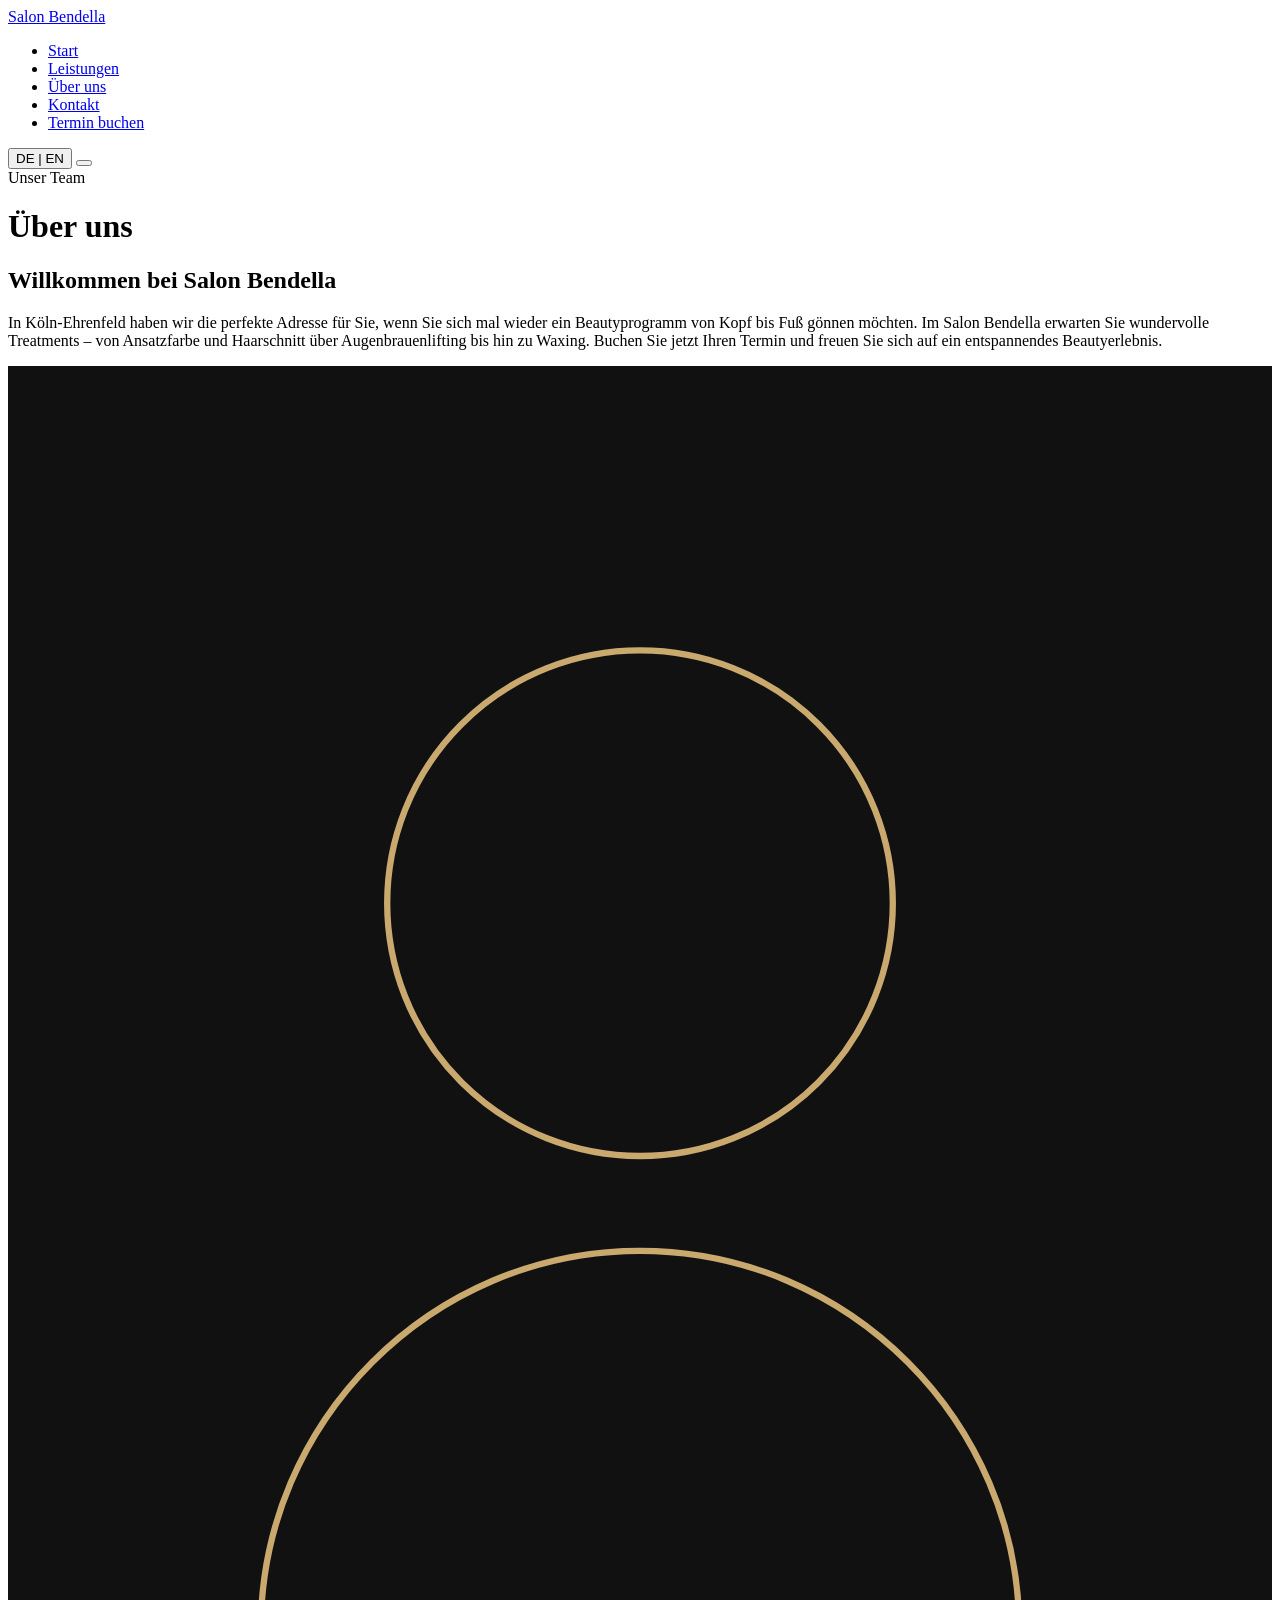
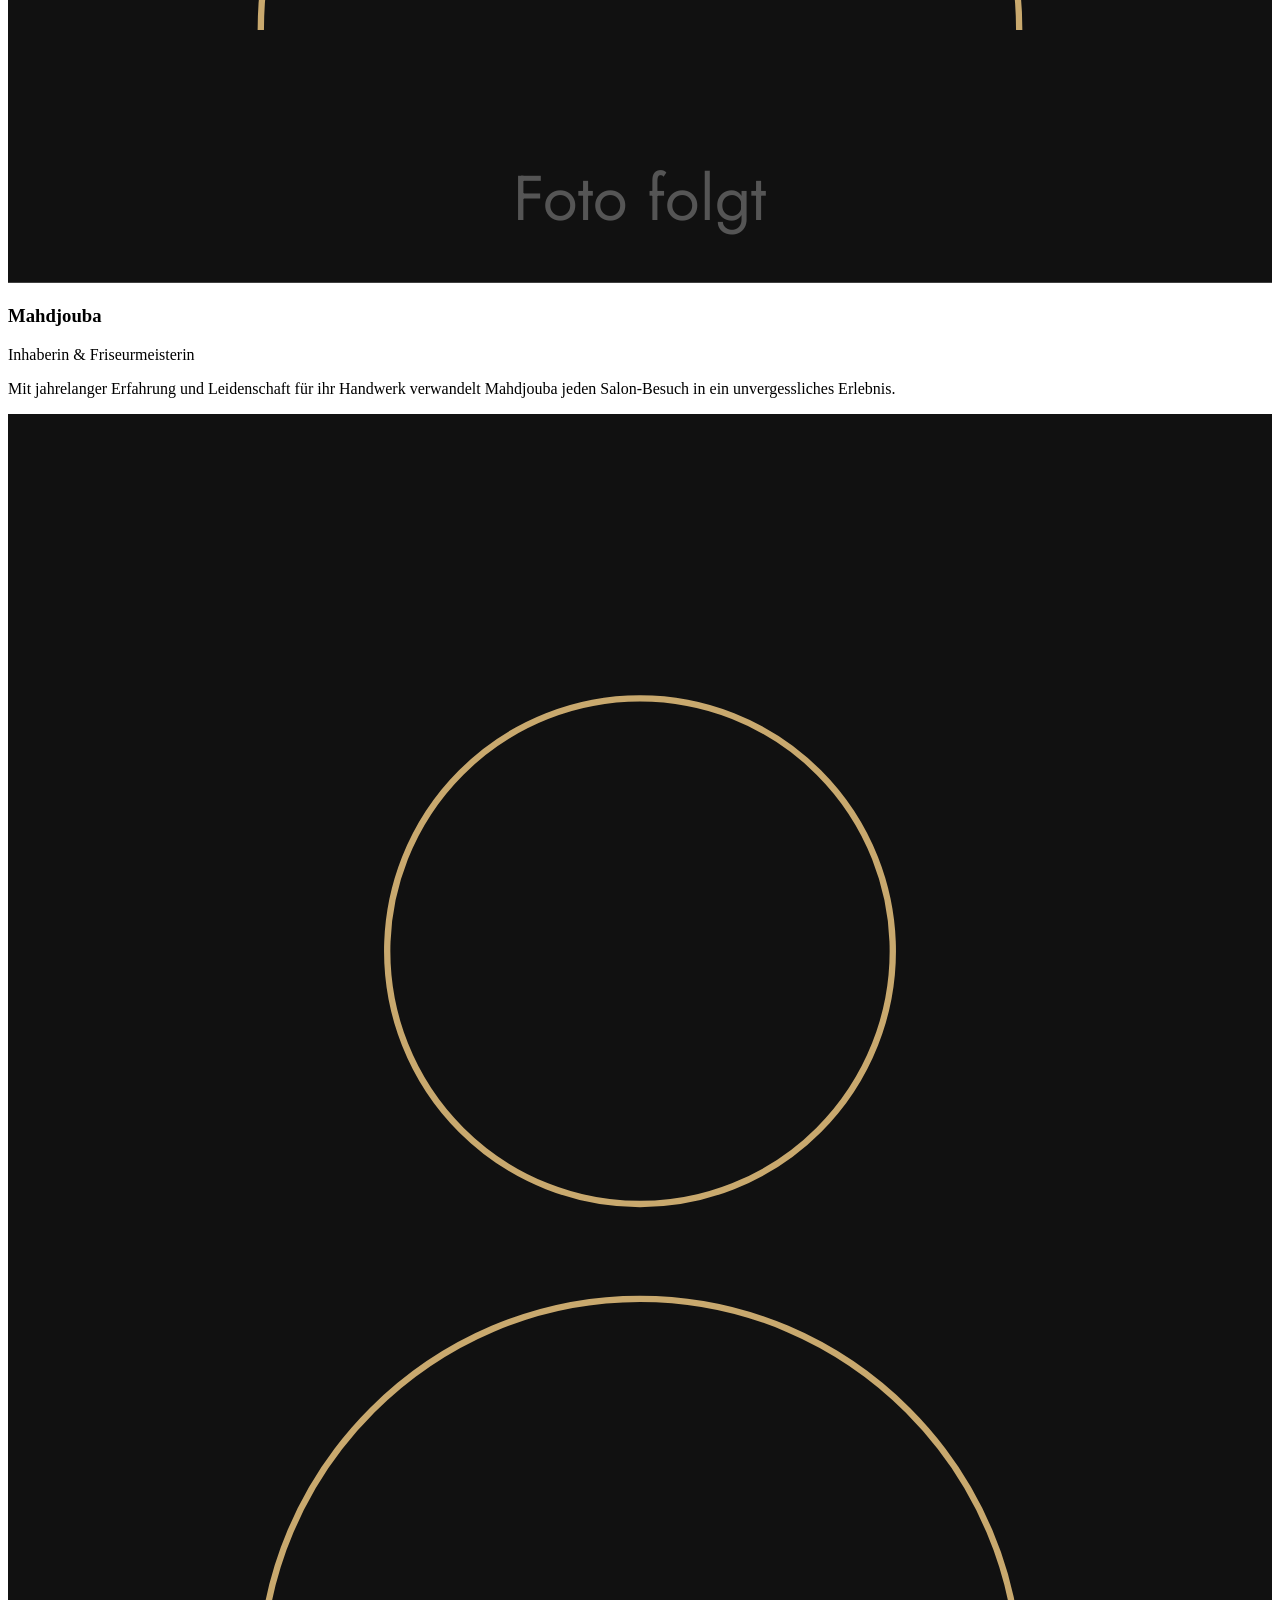
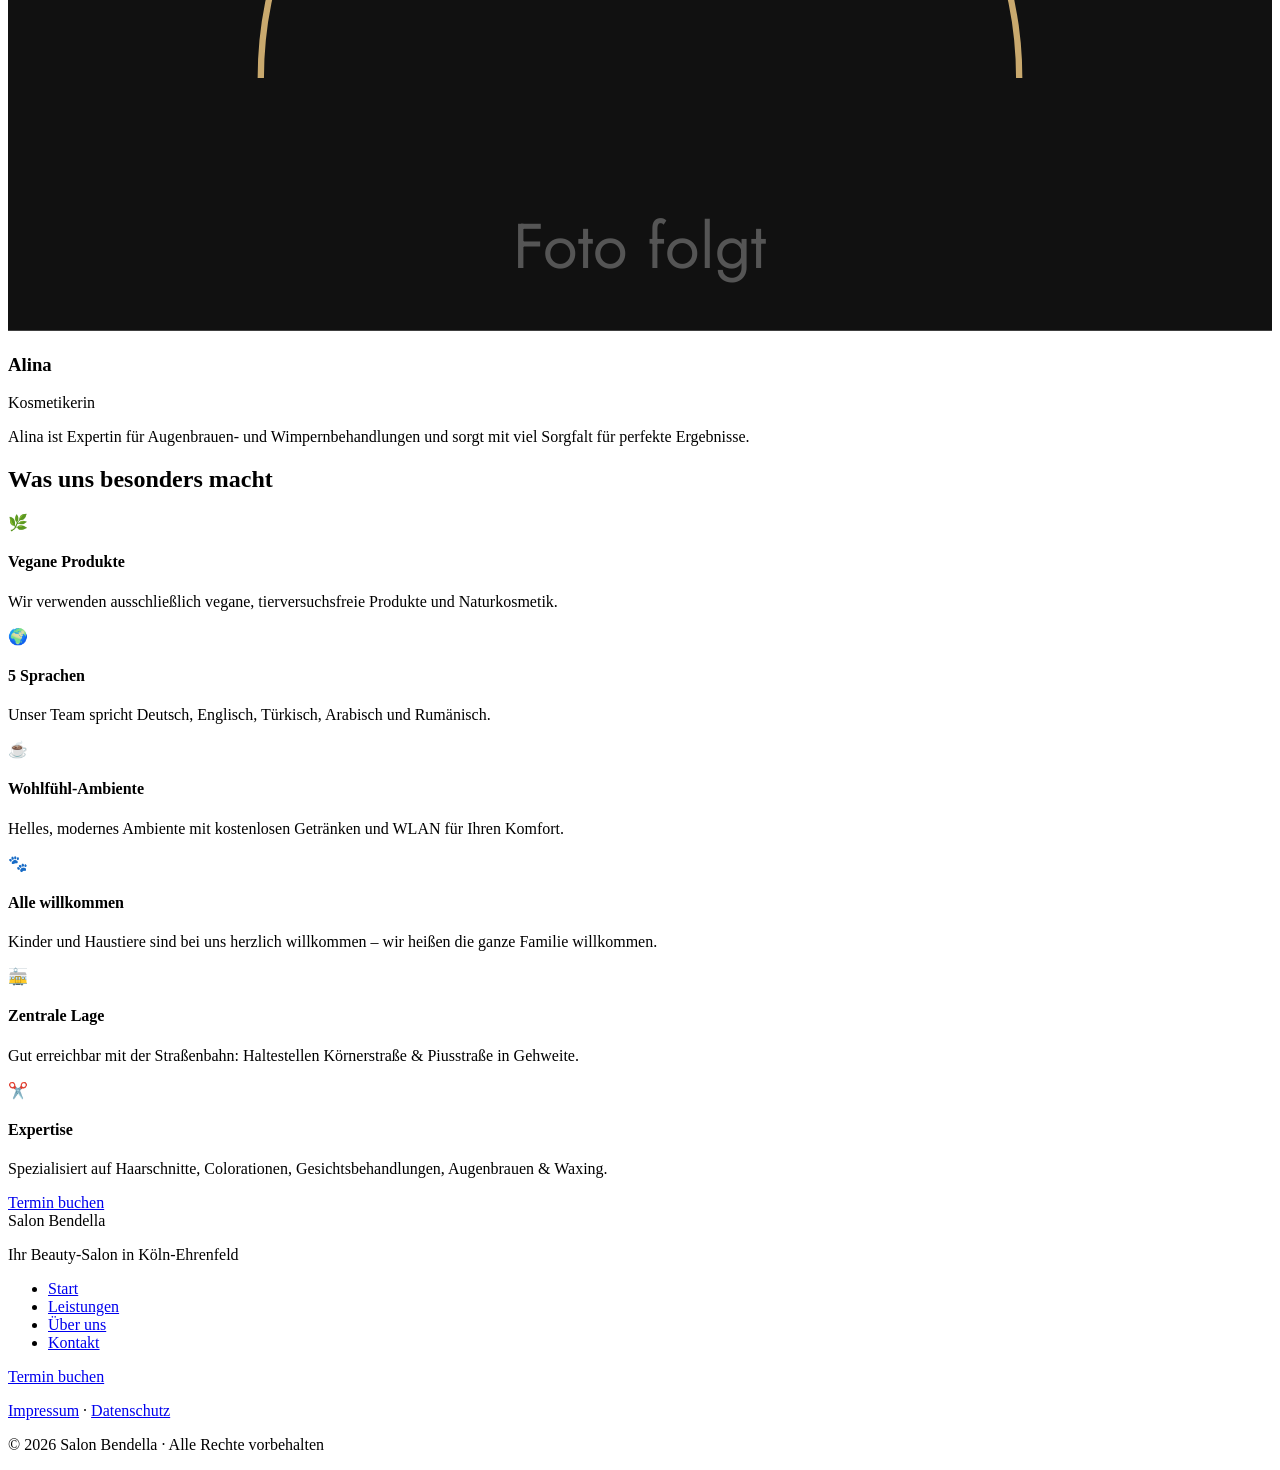
==== about.html @ 33647c82 "Add files via upload" ====
<!DOCTYPE html>
<html lang="de">
<head>
  <meta charset="UTF-8" />
  <meta name="viewport" content="width=device-width, initial-scale=1.0" />
  <meta name="description" content="Über Salon Bendella – Das Team, unsere Werte und was uns besonders macht." />
  <title>Über uns | Salon Bendella Köln</title>
  <link rel="preconnect" href="https://fonts.googleapis.com" />
  <link rel="preconnect" href="https://fonts.gstatic.com" crossorigin />
  <link href="https://fonts.googleapis.com/css2?family=Cormorant+Garamond:ital,wght@0,300;0,400;0,600;1,300;1,400&family=Jost:wght@300;400;500&display=swap" rel="stylesheet" />
  <link rel="stylesheet" href="css/style.css" />
  <link rel="stylesheet" href="css/animations.css" />
</head>
<body>
  <nav id="navbar">
    <div class="nav-inner">
      <a href="index.html" class="nav-logo"><span class="logo-text">Salon Bendella</span></a>
      <ul class="nav-links" id="navLinks">
        <li><a href="index.html" data-de="Start" data-en="Home">Start</a></li>
        <li><a href="services.html" data-de="Leistungen" data-en="Services">Leistungen</a></li>
        <li><a href="about.html" class="active" data-de="Über uns" data-en="About">Über uns</a></li>
        <li><a href="contact.html" data-de="Kontakt" data-en="Contact">Kontakt</a></li>
        <li><a href="https://www.treatwell.de/ort/salon-bendella/" target="_blank" class="nav-cta" data-de="Termin buchen" data-en="Book Now">Termin buchen</a></li>
      </ul>
      <div class="nav-right">
        <button class="lang-toggle" id="langToggle">DE | EN</button>
        <button class="hamburger" id="hamburger"><span></span><span></span><span></span></button>
      </div>
    </div>
  </nav>

  <header class="page-hero">
    <div class="page-hero-content">
      <span class="section-tag" data-de="Unser Team" data-en="Our Team">Unser Team</span>
      <h1 data-de="Über uns" data-en="About Us">Über uns</h1>
    </div>
  </header>

  <section class="section about-full">
    <div class="container">

      <div class="about-intro reveal">
        <div class="about-intro-text">
          <h2 data-de="Willkommen bei Salon Bendella" data-en="Welcome to Salon Bendella">Willkommen bei Salon Bendella</h2>
          <p data-de="In Köln-Ehrenfeld haben wir die perfekte Adresse für Sie, wenn Sie sich mal wieder ein Beautyprogramm von Kopf bis Fuß gönnen möchten. Im Salon Bendella erwarten Sie wundervolle Treatments – von Ansatzfarbe und Haarschnitt über Augenbrauenlifting bis hin zu Waxing. Buchen Sie jetzt Ihren Termin und freuen Sie sich auf ein entspannendes Beautyerlebnis." data-en="In Cologne-Ehrenfeld, we have the perfect address for you when you want to treat yourself to a head-to-toe beauty programme. At Salon Bendella, wonderful treatments await you – from root colour and haircuts to eyebrow lifting and waxing. Book your appointment now and look forward to a relaxing beauty experience.">In Köln-Ehrenfeld haben wir die perfekte Adresse für Sie, wenn Sie sich mal wieder ein Beautyprogramm von Kopf bis Fuß gönnen möchten. Im Salon Bendella erwarten Sie wundervolle Treatments – von Ansatzfarbe und Haarschnitt über Augenbrauenlifting bis hin zu Waxing. Buchen Sie jetzt Ihren Termin und freuen Sie sich auf ein entspannendes Beautyerlebnis.</p>
        </div>
      </div>

      <!-- Team Cards -->
      <div class="team-grid reveal">
        <div class="team-card">
          <div class="team-photo-frame">
            <div class="team-photo-placeholder">
              <svg viewBox="0 0 200 240" fill="none"><rect width="200" height="240" fill="#111"/><circle cx="100" cy="85" r="40" stroke="#c9a96e" stroke-width="1"/><path d="M40 200c0-33 27-60 60-60s60 27 60 60" stroke="#c9a96e" stroke-width="1"/><text x="100" y="230" text-anchor="middle" fill="#555" font-family="Jost" font-size="10">Foto folgt</text></svg>
            </div>
          </div>
          <h3>Mahdjouba</h3>
          <span class="team-role" data-de="Inhaberin & Friseurmeisterin" data-en="Owner & Master Hairdresser">Inhaberin & Friseurmeisterin</span>
          <p data-de="Mit jahrelanger Erfahrung und Leidenschaft für ihr Handwerk verwandelt Mahdjouba jeden Salon-Besuch in ein unvergessliches Erlebnis." data-en="With years of experience and a passion for her craft, Mahdjouba turns every salon visit into an unforgettable experience.">Mit jahrelanger Erfahrung und Leidenschaft für ihr Handwerk verwandelt Mahdjouba jeden Salon-Besuch in ein unvergessliches Erlebnis.</p>
        </div>
        <div class="team-card">
          <div class="team-photo-frame">
            <div class="team-photo-placeholder">
              <svg viewBox="0 0 200 240" fill="none"><rect width="200" height="240" fill="#111"/><circle cx="100" cy="85" r="40" stroke="#c9a96e" stroke-width="1"/><path d="M40 200c0-33 27-60 60-60s60 27 60 60" stroke="#c9a96e" stroke-width="1"/><text x="100" y="230" text-anchor="middle" fill="#555" font-family="Jost" font-size="10">Foto folgt</text></svg>
            </div>
          </div>
          <h3>Alina</h3>
          <span class="team-role" data-de="Kosmetikerin" data-en="Beauty Specialist">Kosmetikerin</span>
          <p data-de="Alina ist Expertin für Augenbrauen- und Wimpernbehandlungen und sorgt mit viel Sorgfalt für perfekte Ergebnisse." data-en="Alina specialises in eyebrow and lash treatments, delivering perfect results with great care.">Alina ist Expertin für Augenbrauen- und Wimpernbehandlungen und sorgt mit viel Sorgfalt für perfekte Ergebnisse.</p>
        </div>
      </div>

      <!-- Values -->
      <div class="values-section reveal">
        <h2 data-de="Was uns besonders macht" data-en="What Makes Us Special">Was uns besonders macht</h2>
        <div class="values-grid">
          <div class="value-card">
            <span class="value-icon">🌿</span>
            <h4 data-de="Vegane Produkte" data-en="Vegan Products">Vegane Produkte</h4>
            <p data-de="Wir verwenden ausschließlich vegane, tierversuchsfreie Produkte und Naturkosmetik." data-en="We use only vegan, cruelty-free products and natural cosmetics.">Wir verwenden ausschließlich vegane, tierversuchsfreie Produkte und Naturkosmetik.</p>
          </div>
          <div class="value-card">
            <span class="value-icon">🌍</span>
            <h4 data-de="5 Sprachen" data-en="5 Languages">5 Sprachen</h4>
            <p data-de="Unser Team spricht Deutsch, Englisch, Türkisch, Arabisch und Rumänisch." data-en="Our team speaks German, English, Turkish, Arabic and Romanian.">Unser Team spricht Deutsch, Englisch, Türkisch, Arabisch und Rumänisch.</p>
          </div>
          <div class="value-card">
            <span class="value-icon">☕</span>
            <h4 data-de="Wohlfühl-Ambiente" data-en="Welcoming Atmosphere">Wohlfühl-Ambiente</h4>
            <p data-de="Helles, modernes Ambiente mit kostenlosen Getränken und WLAN für Ihren Komfort." data-en="Bright, modern ambience with free drinks and WiFi for your comfort.">Helles, modernes Ambiente mit kostenlosen Getränken und WLAN für Ihren Komfort.</p>
          </div>
          <div class="value-card">
            <span class="value-icon">🐾</span>
            <h4 data-de="Alle willkommen" data-en="Everyone Welcome">Alle willkommen</h4>
            <p data-de="Kinder und Haustiere sind bei uns herzlich willkommen – wir heißen die ganze Familie willkommen." data-en="Children and pets are warmly welcome – we welcome the whole family.">Kinder und Haustiere sind bei uns herzlich willkommen – wir heißen die ganze Familie willkommen.</p>
          </div>
          <div class="value-card">
            <span class="value-icon">🚋</span>
            <h4 data-de="Zentrale Lage" data-en="Central Location">Zentrale Lage</h4>
            <p data-de="Gut erreichbar mit der Straßenbahn: Haltestellen Körnerstraße & Piusstraße in Gehweite." data-en="Easily accessible by tram: stops Körnerstraße & Piusstraße within walking distance.">Gut erreichbar mit der Straßenbahn: Haltestellen Körnerstraße & Piusstraße in Gehweite.</p>
          </div>
          <div class="value-card">
            <span class="value-icon">✂️</span>
            <h4 data-de="Expertise" data-en="Expertise">Expertise</h4>
            <p data-de="Spezialisiert auf Haarschnitte, Colorationen, Gesichtsbehandlungen, Augenbrauen & Waxing." data-en="Specialised in haircuts, colour, facials, eyebrows & waxing.">Spezialisiert auf Haarschnitte, Colorationen, Gesichtsbehandlungen, Augenbrauen & Waxing.</p>
          </div>
        </div>
      </div>

      <div class="section-cta reveal">
        <a href="https://www.treatwell.de/ort/salon-bendella/" target="_blank" class="btn btn-primary btn-large" data-de="Termin buchen" data-en="Book Now">Termin buchen</a>
      </div>
    </div>
  </section>

  <footer class="site-footer">
    <div class="footer-inner">
      <div class="footer-brand"><span class="logo-text">Salon Bendella</span><p data-de="Ihr Beauty-Salon in Köln-Ehrenfeld" data-en="Your Beauty Salon in Cologne-Ehrenfeld">Ihr Beauty-Salon in Köln-Ehrenfeld</p></div>
      <div class="footer-links"><ul>
        <li><a href="index.html" data-de="Start" data-en="Home">Start</a></li>
        <li><a href="services.html" data-de="Leistungen" data-en="Services">Leistungen</a></li>
        <li><a href="about.html" data-de="Über uns" data-en="About">Über uns</a></li>
        <li><a href="contact.html" data-de="Kontakt" data-en="Contact">Kontakt</a></li>
      </ul></div>
      <div class="footer-book">
        <a href="https://www.treatwell.de/ort/salon-bendella/" target="_blank" class="btn btn-primary" data-de="Termin buchen" data-en="Book Now">Termin buchen</a>
        <p class="footer-legal"><a href="impressum.html" data-de="Impressum" data-en="Imprint">Impressum</a> · <a href="datenschutz.html" data-de="Datenschutz" data-en="Privacy">Datenschutz</a></p>
      </div>
    </div>
    <p class="footer-copy">© 2026 Salon Bendella · Alle Rechte vorbehalten</p>
  </footer>
  <script src="js/main.js"></script>
</body>
</html>
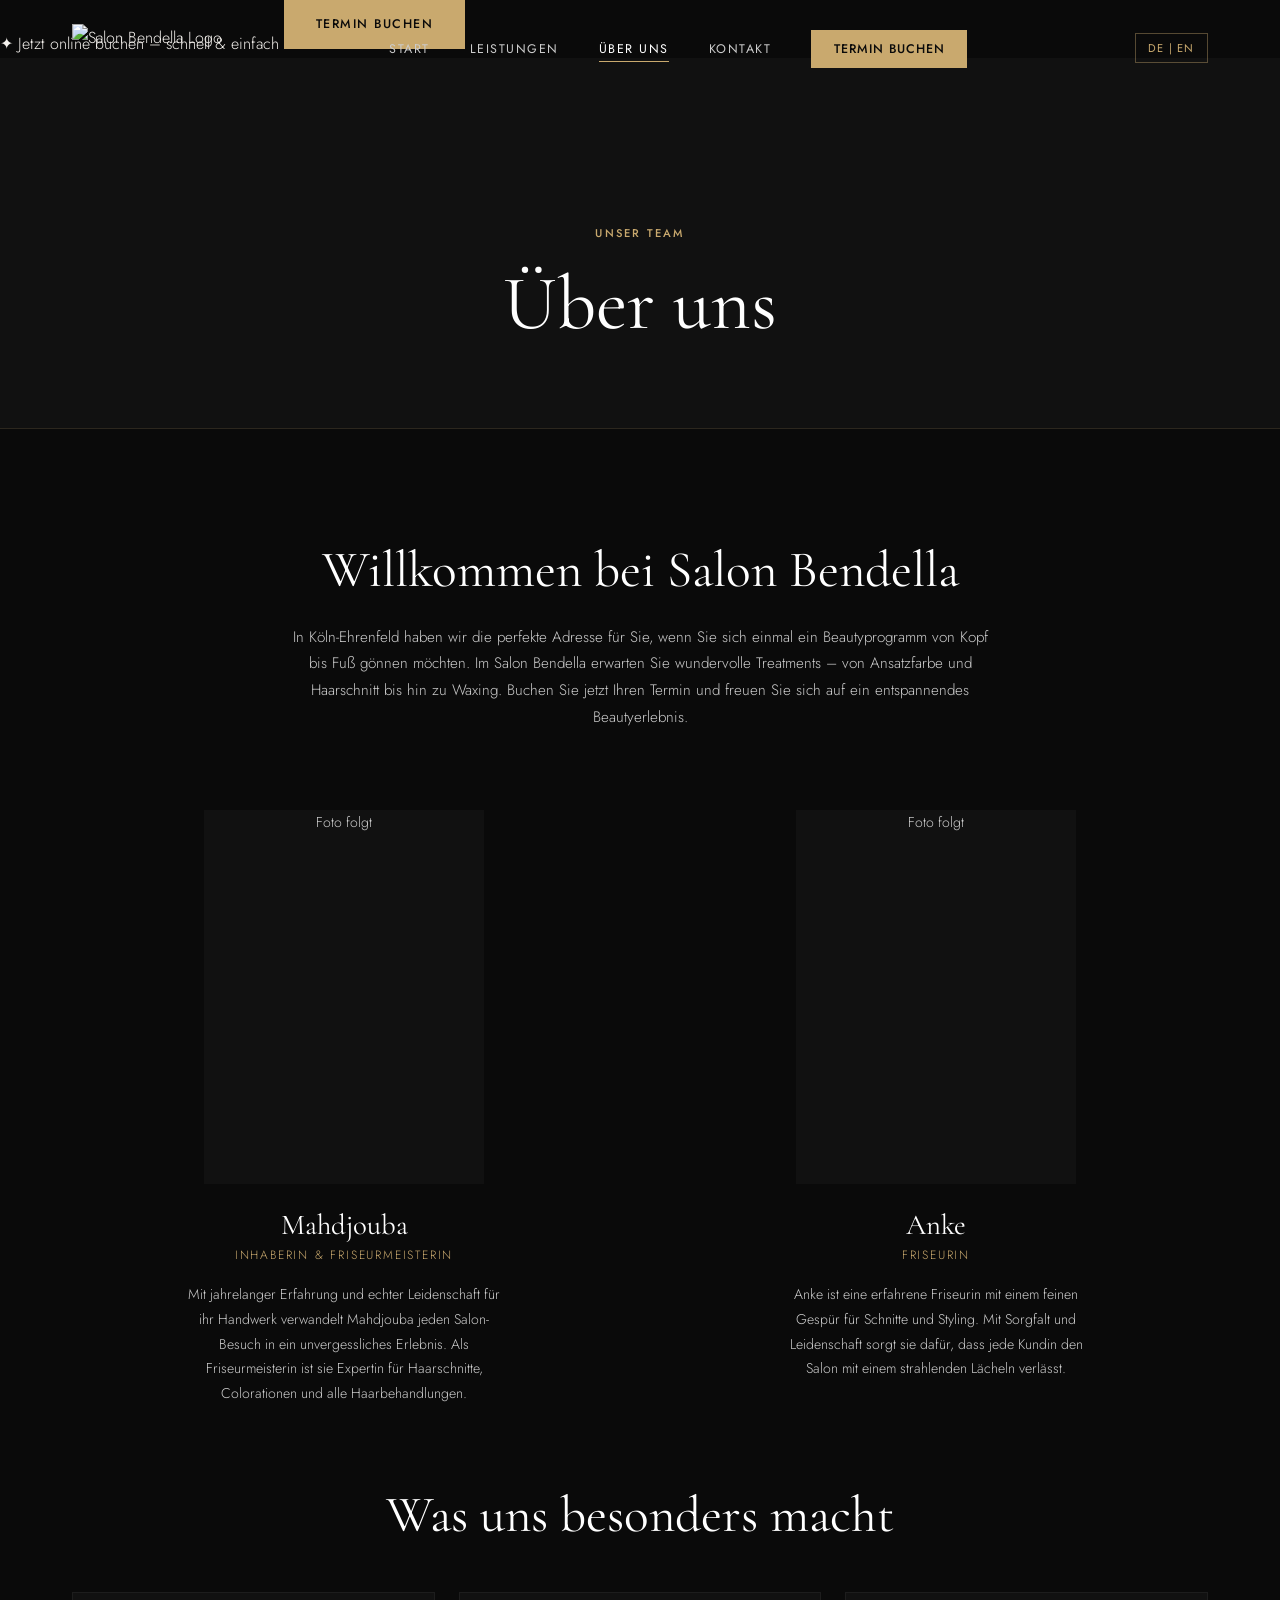
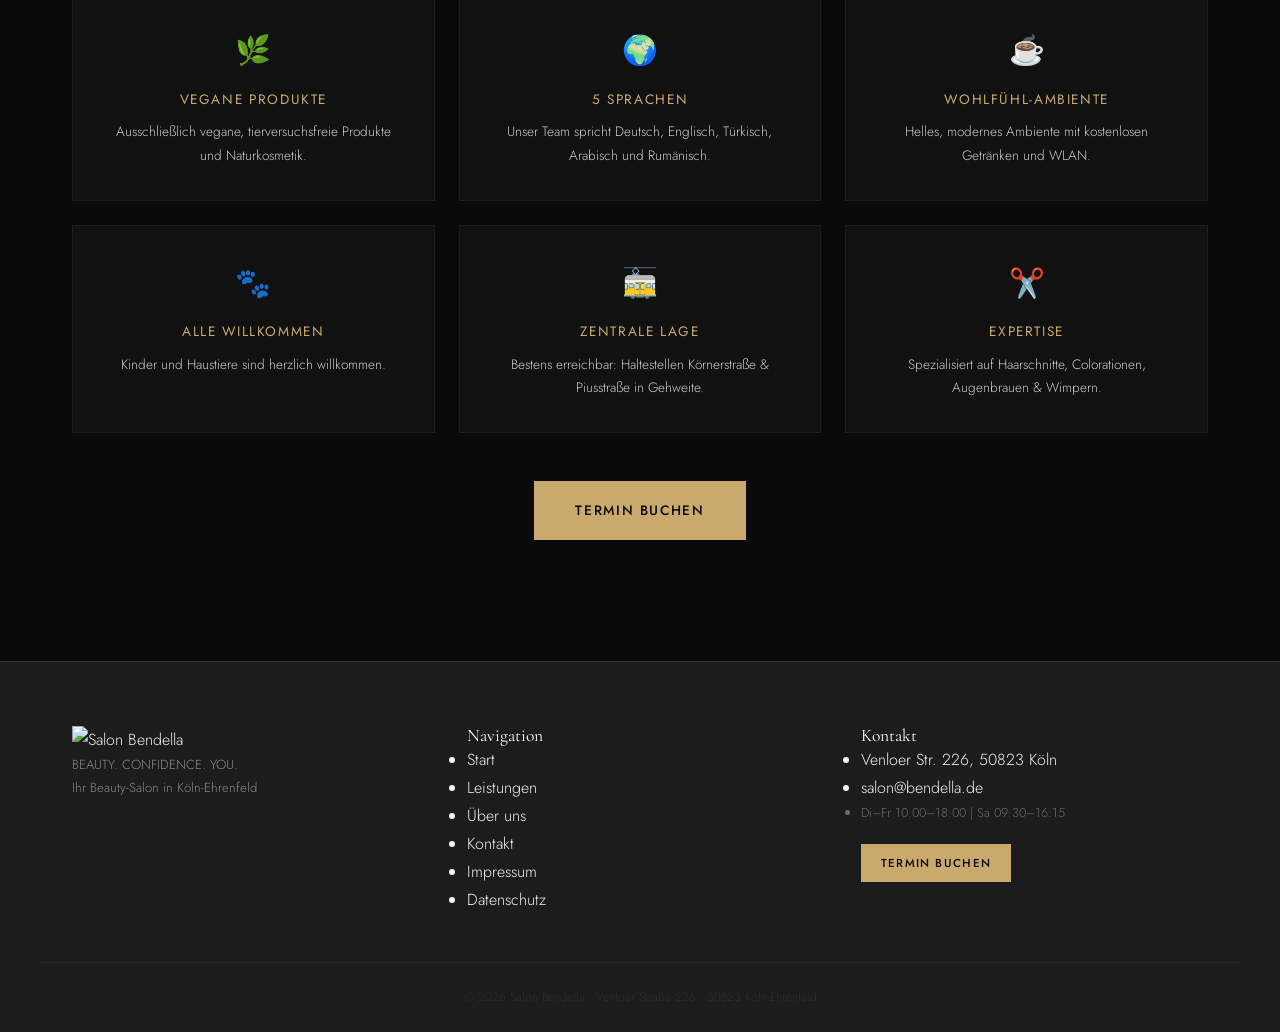
==== commit f7148cd8: "Add files via upload" ====
--- a/about.html
+++ b/about.html
@@ -3,36 +3,44 @@
 <head>
   <meta charset="UTF-8" />
   <meta name="viewport" content="width=device-width, initial-scale=1.0" />
-  <meta name="description" content="Über Salon Bendella – Das Team, unsere Werte und was uns besonders macht." />
-  <title>Über uns | Salon Bendella Köln</title>
   <link rel="preconnect" href="https://fonts.googleapis.com" />
   <link rel="preconnect" href="https://fonts.gstatic.com" crossorigin />
   <link href="https://fonts.googleapis.com/css2?family=Cormorant+Garamond:ital,wght@0,300;0,400;0,600;1,300;1,400&family=Jost:wght@300;400;500&display=swap" rel="stylesheet" />
   <link rel="stylesheet" href="css/style.css" />
   <link rel="stylesheet" href="css/animations.css" />
+  <title>Über uns – Team & Werte | Salon Bendella Köln</title>
+  <meta name="description" content="Das Team von Salon Bendella in Köln-Ehrenfeld: Friseurmeisterin Mahdjouba & Anke. Vegane Produkte, 5 Sprachen, modernes Ambiente." />
 </head>
 <body>
   <nav id="navbar">
     <div class="nav-inner">
-      <a href="index.html" class="nav-logo"><span class="logo-text">Salon Bendella</span></a>
+      <a href="index.html" class="nav-logo">
+        <img src="images/logo.jpg" alt="Salon Bendella Logo" class="nav-logo-img" style="height:48px;width:auto;object-fit:contain;border-radius:0;" />
+      </a>
       <ul class="nav-links" id="navLinks">
-        <li><a href="index.html" data-de="Start" data-en="Home">Start</a></li>
+        <li><a href="index.html"    data-de="Start"      data-en="Home">Start</a></li>
         <li><a href="services.html" data-de="Leistungen" data-en="Services">Leistungen</a></li>
-        <li><a href="about.html" class="active" data-de="Über uns" data-en="About">Über uns</a></li>
-        <li><a href="contact.html" data-de="Kontakt" data-en="Contact">Kontakt</a></li>
+        <li><a href="about.html"    data-de="Über uns"   data-en="About">Über uns</a></li>
+        <li><a href="contact.html"  data-de="Kontakt"    data-en="Contact">Kontakt</a></li>
         <li><a href="https://www.treatwell.de/ort/salon-bendella/" target="_blank" class="nav-cta" data-de="Termin buchen" data-en="Book Now">Termin buchen</a></li>
       </ul>
       <div class="nav-right">
-        <button class="lang-toggle" id="langToggle">DE | EN</button>
-        <button class="hamburger" id="hamburger"><span></span><span></span><span></span></button>
+        <button class="lang-toggle" id="langToggle" aria-label="Switch language">DE | EN</button>
+        <button class="hamburger" id="hamburger" aria-label="Menü"><span></span><span></span><span></span></button>
       </div>
     </div>
   </nav>
+  <!-- Sticky Booking Bar -->
+  <div class="sticky-booking" id="stickyBar">
+    <span class="sticky-booking-text" data-de="✦ Jetzt online buchen – schnell & einfach" data-en="✦ Book online now – quick & easy">✦ Jetzt online buchen – schnell & einfach</span>
+    <a href="https://www.treatwell.de/ort/salon-bendella/" target="_blank" class="btn btn-primary" data-de="Termin buchen" data-en="Book Now">Termin buchen</a>
+  </div>
 
   <header class="page-hero">
     <div class="page-hero-content">
       <span class="section-tag" data-de="Unser Team" data-en="Our Team">Unser Team</span>
       <h1 data-de="Über uns" data-en="About Us">Über uns</h1>
+      <div class="gold-line"></div>
     </div>
   </header>
 
@@ -40,70 +48,42 @@
     <div class="container">
 
       <div class="about-intro reveal">
-        <div class="about-intro-text">
-          <h2 data-de="Willkommen bei Salon Bendella" data-en="Welcome to Salon Bendella">Willkommen bei Salon Bendella</h2>
-          <p data-de="In Köln-Ehrenfeld haben wir die perfekte Adresse für Sie, wenn Sie sich mal wieder ein Beautyprogramm von Kopf bis Fuß gönnen möchten. Im Salon Bendella erwarten Sie wundervolle Treatments – von Ansatzfarbe und Haarschnitt über Augenbrauenlifting bis hin zu Waxing. Buchen Sie jetzt Ihren Termin und freuen Sie sich auf ein entspannendes Beautyerlebnis." data-en="In Cologne-Ehrenfeld, we have the perfect address for you when you want to treat yourself to a head-to-toe beauty programme. At Salon Bendella, wonderful treatments await you – from root colour and haircuts to eyebrow lifting and waxing. Book your appointment now and look forward to a relaxing beauty experience.">In Köln-Ehrenfeld haben wir die perfekte Adresse für Sie, wenn Sie sich mal wieder ein Beautyprogramm von Kopf bis Fuß gönnen möchten. Im Salon Bendella erwarten Sie wundervolle Treatments – von Ansatzfarbe und Haarschnitt über Augenbrauenlifting bis hin zu Waxing. Buchen Sie jetzt Ihren Termin und freuen Sie sich auf ein entspannendes Beautyerlebnis.</p>
-        </div>
+        <h2 data-de="Willkommen bei Salon Bendella" data-en="Welcome to Salon Bendella">Willkommen bei Salon Bendella</h2>
+        <div class="gold-line"></div>
+        <p data-de="In Köln-Ehrenfeld haben wir die perfekte Adresse für Sie, wenn Sie sich einmal ein Beautyprogramm von Kopf bis Fuß gönnen möchten. Im Salon Bendella erwarten Sie wundervolle Treatments – von Ansatzfarbe und Haarschnitt bis hin zu Waxing. Buchen Sie jetzt Ihren Termin und freuen Sie sich auf ein entspannendes Beautyerlebnis." data-en="In Cologne-Ehrenfeld, we have the perfect address for you when you want to treat yourself to a head-to-toe beauty experience. At Salon Bendella, wonderful treatments await you – from root colour and haircuts to waxing. Book your appointment now and look forward to a relaxing beauty experience.">In Köln-Ehrenfeld haben wir die perfekte Adresse für Sie, wenn Sie sich einmal ein Beautyprogramm von Kopf bis Fuß gönnen möchten. Im Salon Bendella erwarten Sie wundervolle Treatments – von Ansatzfarbe und Haarschnitt bis hin zu Waxing. Buchen Sie jetzt Ihren Termin und freuen Sie sich auf ein entspannendes Beautyerlebnis.</p>
       </div>
 
-      <!-- Team Cards -->
+      <!-- Team -->
       <div class="team-grid reveal">
         <div class="team-card">
           <div class="team-photo-frame">
-            <div class="team-photo-placeholder">
-              <svg viewBox="0 0 200 240" fill="none"><rect width="200" height="240" fill="#111"/><circle cx="100" cy="85" r="40" stroke="#c9a96e" stroke-width="1"/><path d="M40 200c0-33 27-60 60-60s60 27 60 60" stroke="#c9a96e" stroke-width="1"/><text x="100" y="230" text-anchor="middle" fill="#555" font-family="Jost" font-size="10">Foto folgt</text></svg>
-            </div>
+            <div class="team-photo-placeholder"><p data-de="Foto folgt" data-en="Photo coming soon">Foto folgt</p></div>
           </div>
           <h3>Mahdjouba</h3>
           <span class="team-role" data-de="Inhaberin & Friseurmeisterin" data-en="Owner & Master Hairdresser">Inhaberin & Friseurmeisterin</span>
-          <p data-de="Mit jahrelanger Erfahrung und Leidenschaft für ihr Handwerk verwandelt Mahdjouba jeden Salon-Besuch in ein unvergessliches Erlebnis." data-en="With years of experience and a passion for her craft, Mahdjouba turns every salon visit into an unforgettable experience.">Mit jahrelanger Erfahrung und Leidenschaft für ihr Handwerk verwandelt Mahdjouba jeden Salon-Besuch in ein unvergessliches Erlebnis.</p>
+          <p data-de="Mit jahrelanger Erfahrung und echter Leidenschaft für ihr Handwerk verwandelt Mahdjouba jeden Salon-Besuch in ein unvergessliches Erlebnis. Als Friseurmeisterin ist sie Expertin für Haarschnitte, Colorationen und alle Haarbehandlungen." data-en="With years of experience and a genuine passion for her craft, Mahdjouba turns every salon visit into an unforgettable experience. As a master hairdresser, she is an expert in cuts, colour and all hair treatments.">Mit jahrelanger Erfahrung und echter Leidenschaft für ihr Handwerk verwandelt Mahdjouba jeden Salon-Besuch in ein unvergessliches Erlebnis. Als Friseurmeisterin ist sie Expertin für Haarschnitte, Colorationen und alle Haarbehandlungen.</p>
         </div>
         <div class="team-card">
           <div class="team-photo-frame">
-            <div class="team-photo-placeholder">
-              <svg viewBox="0 0 200 240" fill="none"><rect width="200" height="240" fill="#111"/><circle cx="100" cy="85" r="40" stroke="#c9a96e" stroke-width="1"/><path d="M40 200c0-33 27-60 60-60s60 27 60 60" stroke="#c9a96e" stroke-width="1"/><text x="100" y="230" text-anchor="middle" fill="#555" font-family="Jost" font-size="10">Foto folgt</text></svg>
-            </div>
+            <div class="team-photo-placeholder"><p data-de="Foto folgt" data-en="Photo coming soon">Foto folgt</p></div>
           </div>
-          <h3>Alina</h3>
-          <span class="team-role" data-de="Kosmetikerin" data-en="Beauty Specialist">Kosmetikerin</span>
-          <p data-de="Alina ist Expertin für Augenbrauen- und Wimpernbehandlungen und sorgt mit viel Sorgfalt für perfekte Ergebnisse." data-en="Alina specialises in eyebrow and lash treatments, delivering perfect results with great care.">Alina ist Expertin für Augenbrauen- und Wimpernbehandlungen und sorgt mit viel Sorgfalt für perfekte Ergebnisse.</p>
+          <h3>Anke</h3>
+          <span class="team-role" data-de="Friseurin" data-en="Hairdresser">Friseurin</span>
+          <p data-de="Anke ist eine erfahrene Friseurin mit einem feinen Gespür für Schnitte und Styling. Mit Sorgfalt und Leidenschaft sorgt sie dafür, dass jede Kundin den Salon mit einem strahlenden Lächeln verlässt." data-en="Anke is an experienced hairdresser with a fine instinct for cuts and styling. With care and passion, she ensures every client leaves the salon with a radiant smile.">Anke ist eine erfahrene Friseurin mit einem feinen Gespür für Schnitte und Styling. Mit Sorgfalt und Leidenschaft sorgt sie dafür, dass jede Kundin den Salon mit einem strahlenden Lächeln verlässt.</p>
         </div>
       </div>
 
       <!-- Values -->
       <div class="values-section reveal">
         <h2 data-de="Was uns besonders macht" data-en="What Makes Us Special">Was uns besonders macht</h2>
-        <div class="values-grid">
-          <div class="value-card">
-            <span class="value-icon">🌿</span>
-            <h4 data-de="Vegane Produkte" data-en="Vegan Products">Vegane Produkte</h4>
-            <p data-de="Wir verwenden ausschließlich vegane, tierversuchsfreie Produkte und Naturkosmetik." data-en="We use only vegan, cruelty-free products and natural cosmetics.">Wir verwenden ausschließlich vegane, tierversuchsfreie Produkte und Naturkosmetik.</p>
-          </div>
-          <div class="value-card">
-            <span class="value-icon">🌍</span>
-            <h4 data-de="5 Sprachen" data-en="5 Languages">5 Sprachen</h4>
-            <p data-de="Unser Team spricht Deutsch, Englisch, Türkisch, Arabisch und Rumänisch." data-en="Our team speaks German, English, Turkish, Arabic and Romanian.">Unser Team spricht Deutsch, Englisch, Türkisch, Arabisch und Rumänisch.</p>
-          </div>
-          <div class="value-card">
-            <span class="value-icon">☕</span>
-            <h4 data-de="Wohlfühl-Ambiente" data-en="Welcoming Atmosphere">Wohlfühl-Ambiente</h4>
-            <p data-de="Helles, modernes Ambiente mit kostenlosen Getränken und WLAN für Ihren Komfort." data-en="Bright, modern ambience with free drinks and WiFi for your comfort.">Helles, modernes Ambiente mit kostenlosen Getränken und WLAN für Ihren Komfort.</p>
-          </div>
-          <div class="value-card">
-            <span class="value-icon">🐾</span>
-            <h4 data-de="Alle willkommen" data-en="Everyone Welcome">Alle willkommen</h4>
-            <p data-de="Kinder und Haustiere sind bei uns herzlich willkommen – wir heißen die ganze Familie willkommen." data-en="Children and pets are warmly welcome – we welcome the whole family.">Kinder und Haustiere sind bei uns herzlich willkommen – wir heißen die ganze Familie willkommen.</p>
-          </div>
-          <div class="value-card">
-            <span class="value-icon">🚋</span>
-            <h4 data-de="Zentrale Lage" data-en="Central Location">Zentrale Lage</h4>
-            <p data-de="Gut erreichbar mit der Straßenbahn: Haltestellen Körnerstraße & Piusstraße in Gehweite." data-en="Easily accessible by tram: stops Körnerstraße & Piusstraße within walking distance.">Gut erreichbar mit der Straßenbahn: Haltestellen Körnerstraße & Piusstraße in Gehweite.</p>
-          </div>
-          <div class="value-card">
-            <span class="value-icon">✂️</span>
-            <h4 data-de="Expertise" data-en="Expertise">Expertise</h4>
-            <p data-de="Spezialisiert auf Haarschnitte, Colorationen, Gesichtsbehandlungen, Augenbrauen & Waxing." data-en="Specialised in haircuts, colour, facials, eyebrows & waxing.">Spezialisiert auf Haarschnitte, Colorationen, Gesichtsbehandlungen, Augenbrauen & Waxing.</p>
-          </div>
+        <div class="gold-line"></div>
+        <div class="values-grid" style="margin-top:2.5rem;">
+          <div class="value-card"><span class="value-icon">🌿</span><h4 data-de="Vegane Produkte" data-en="Vegan Products">Vegane Produkte</h4><p data-de="Ausschließlich vegane, tierversuchsfreie Produkte und Naturkosmetik." data-en="Exclusively vegan, cruelty-free products and natural cosmetics.">Ausschließlich vegane, tierversuchsfreie Produkte und Naturkosmetik.</p></div>
+          <div class="value-card"><span class="value-icon">🌍</span><h4 data-de="5 Sprachen" data-en="5 Languages">5 Sprachen</h4><p data-de="Unser Team spricht Deutsch, Englisch, Türkisch, Arabisch und Rumänisch." data-en="Our team speaks German, English, Turkish, Arabic and Romanian.">Unser Team spricht Deutsch, Englisch, Türkisch, Arabisch und Rumänisch.</p></div>
+          <div class="value-card"><span class="value-icon">☕</span><h4 data-de="Wohlfühl-Ambiente" data-en="Welcoming Atmosphere">Wohlfühl-Ambiente</h4><p data-de="Helles, modernes Ambiente mit kostenlosen Getränken und WLAN." data-en="Bright, modern ambience with free drinks and WiFi.">Helles, modernes Ambiente mit kostenlosen Getränken und WLAN.</p></div>
+          <div class="value-card"><span class="value-icon">🐾</span><h4 data-de="Alle willkommen" data-en="Everyone Welcome">Alle willkommen</h4><p data-de="Kinder und Haustiere sind herzlich willkommen." data-en="Children and pets are warmly welcome.">Kinder und Haustiere sind herzlich willkommen.</p></div>
+          <div class="value-card"><span class="value-icon">🚋</span><h4 data-de="Zentrale Lage" data-en="Central Location">Zentrale Lage</h4><p data-de="Bestens erreichbar: Haltestellen Körnerstraße & Piusstraße in Gehweite." data-en="Easily accessible: stops Körnerstraße & Piusstraße within walking distance.">Bestens erreichbar: Haltestellen Körnerstraße & Piusstraße in Gehweite.</p></div>
+          <div class="value-card"><span class="value-icon">✂️</span><h4 data-de="Expertise" data-en="Expertise">Expertise</h4><p data-de="Spezialisiert auf Haarschnitte, Colorationen, Augenbrauen & Wimpern." data-en="Specialised in haircuts, colour, brows & lashes.">Spezialisiert auf Haarschnitte, Colorationen, Augenbrauen & Wimpern.</p></div>
         </div>
       </div>
 
@@ -115,20 +95,35 @@
 
   <footer class="site-footer">
     <div class="footer-inner">
-      <div class="footer-brand"><span class="logo-text">Salon Bendella</span><p data-de="Ihr Beauty-Salon in Köln-Ehrenfeld" data-en="Your Beauty Salon in Cologne-Ehrenfeld">Ihr Beauty-Salon in Köln-Ehrenfeld</p></div>
-      <div class="footer-links"><ul>
-        <li><a href="index.html" data-de="Start" data-en="Home">Start</a></li>
-        <li><a href="services.html" data-de="Leistungen" data-en="Services">Leistungen</a></li>
-        <li><a href="about.html" data-de="Über uns" data-en="About">Über uns</a></li>
-        <li><a href="contact.html" data-de="Kontakt" data-en="Contact">Kontakt</a></li>
-      </ul></div>
-      <div class="footer-book">
-        <a href="https://www.treatwell.de/ort/salon-bendella/" target="_blank" class="btn btn-primary" data-de="Termin buchen" data-en="Book Now">Termin buchen</a>
-        <p class="footer-legal"><a href="impressum.html" data-de="Impressum" data-en="Imprint">Impressum</a> · <a href="datenschutz.html" data-de="Datenschutz" data-en="Privacy">Datenschutz</a></p>
+      <div class="footer-brand">
+        <img src="images/logo.jpg" alt="Salon Bendella" class="footer-logo" />
+        <p class="footer-tagline">BEAUTY. CONFIDENCE. YOU.</p>
+        <p data-de="Ihr Beauty-Salon in Köln-Ehrenfeld" data-en="Your Beauty Salon in Cologne-Ehrenfeld">Ihr Beauty-Salon in Köln-Ehrenfeld</p>
+      </div>
+      <div class="footer-col">
+        <h4 data-de="Navigation" data-en="Navigation">Navigation</h4>
+        <ul>
+          <li><a href="index.html"    data-de="Start"      data-en="Home">Start</a></li>
+          <li><a href="services.html" data-de="Leistungen" data-en="Services">Leistungen</a></li>
+          <li><a href="about.html"    data-de="Über uns"   data-en="About">Über uns</a></li>
+          <li><a href="contact.html"  data-de="Kontakt"    data-en="Contact">Kontakt</a></li>
+          <li><a href="impressum.html"  data-de="Impressum"  data-en="Imprint">Impressum</a></li>
+          <li><a href="datenschutz.html" data-de="Datenschutz" data-en="Privacy">Datenschutz</a></li>
+        </ul>
+      </div>
+      <div class="footer-col">
+        <h4 data-de="Kontakt" data-en="Contact">Kontakt</h4>
+        <ul>
+          <li><a href="https://maps.google.com/?q=Venloer+Straße+226,+50823+Köln" target="_blank">Venloer Str. 226, 50823 Köln</a></li>
+          <li><a href="mailto:salon@bendella.de">salon@bendella.de</a></li>
+          <li style="color:rgba(255,255,255,0.35);font-size:0.8rem;" data-de="Di–Fr 10:00–18:00 | Sa 09:30–16:15" data-en="Tue–Fri 10:00–18:00 | Sat 09:30–16:15">Di–Fr 10:00–18:00 | Sa 09:30–16:15</li>
+        </ul>
+        <a href="https://www.treatwell.de/ort/salon-bendella/" target="_blank" class="btn btn-primary btn-sm" style="margin-top:1.2rem;display:inline-block;" data-de="Termin buchen" data-en="Book Now">Termin buchen</a>
       </div>
     </div>
-    <p class="footer-copy">© 2026 Salon Bendella · Alle Rechte vorbehalten</p>
+    <p class="footer-copy">© 2026 Salon Bendella · Venloer Straße 226 · 50823 Köln-Ehrenfeld</p>
   </footer>
   <script src="js/main.js"></script>
+
 </body>
 </html>
--- a/css/style.css
+++ b/css/style.css
@@ -0,0 +1,428 @@
+:root {
+  --black:       #0a0a0a;
+  --dark:        #111111;
+  --dark-mid:    #1c1c1c;
+  --mid:         #2e2e2e;
+  --grey:        #888888;
+  --light-grey:  #cccccc;
+  --off-white:   #f5f2ee;
+  --white:       #ffffff;
+  --gold:        #c9a96e;
+  --gold-light:  #e0c896;
+  --gold-dark:   #a07840;
+  --font-serif:  'Cormorant Garamond', Georgia, serif;
+  --font-sans:   'Jost', 'Helvetica Neue', Arial, sans-serif;
+  --transition:  all 0.4s cubic-bezier(0.25, 0.46, 0.45, 0.94);
+  --shadow:      0 4px 32px rgba(0,0,0,0.35);
+  --radius:      2px;
+}
+
+*, *::before, *::after { box-sizing: border-box; margin: 0; padding: 0; }
+
+html { scroll-behavior: smooth; font-size: 16px; }
+
+body {
+  background: var(--black);
+  color: var(--off-white);
+  font-family: var(--font-sans);
+  font-weight: 300;
+  line-height: 1.75;
+  overflow-x: hidden;
+}
+
+a { color: inherit; text-decoration: none; }
+img { max-width: 100%; display: block; }
+address { font-style: normal; }
+
+/* ── TYPOGRAPHY ── */
+h1, h2, h3, h4 {
+  font-family: var(--font-serif);
+  font-weight: 400;
+  line-height: 1.15;
+  color: var(--white);
+}
+h1 { font-size: clamp(2.8rem, 6vw, 5.5rem); }
+h2 { font-size: clamp(2rem, 4vw, 3.2rem); }
+h3 { font-size: clamp(1.3rem, 2.5vw, 1.8rem); }
+h4 { font-size: 1.1rem; }
+p  { color: var(--light-grey); font-size: 0.95rem; }
+
+.italic { font-style: italic; }
+.container { max-width: 1200px; margin: 0 auto; padding: 0 2rem; }
+.section { padding: 7rem 0; }
+
+/* ── NAVIGATION ── */
+#navbar {
+  position: fixed; top: 0; left: 0; right: 0; z-index: 1000;
+  transition: var(--transition);
+  padding: 1.5rem 0;
+}
+#navbar.scrolled {
+  background: rgba(10,10,10,0.95);
+  backdrop-filter: blur(20px);
+  -webkit-backdrop-filter: blur(20px);
+  padding: 1rem 0;
+  border-bottom: 1px solid rgba(201,169,110,0.15);
+}
+.nav-inner {
+  max-width: 1200px; margin: 0 auto; padding: 0 2rem;
+  display: flex; align-items: center; justify-content: space-between;
+  gap: 2rem;
+}
+.nav-logo { flex-shrink: 0; }
+.logo-text {
+  font-family: var(--font-serif);
+  font-size: 1.6rem;
+  color: var(--white);
+  letter-spacing: 0.02em;
+}
+.nav-links {
+  display: flex; align-items: center; gap: 2.5rem;
+  list-style: none;
+}
+.nav-links a {
+  font-size: 0.78rem;
+  font-weight: 400;
+  letter-spacing: 0.12em;
+  text-transform: uppercase;
+  color: var(--light-grey);
+  transition: var(--transition);
+  position: relative;
+}
+.nav-links a::after {
+  content: ''; position: absolute; bottom: -4px; left: 0; right: 0;
+  height: 1px; background: var(--gold); transform: scaleX(0);
+  transform-origin: left; transition: transform 0.3s ease;
+}
+.nav-links a:hover, .nav-links a.active { color: var(--white); }
+.nav-links a:hover::after, .nav-links a.active::after { transform: scaleX(1); }
+.nav-cta {
+  background: var(--gold) !important;
+  color: var(--black) !important;
+  padding: 0.6rem 1.4rem !important;
+  font-weight: 500 !important;
+  letter-spacing: 0.08em !important;
+}
+.nav-cta::after { display: none !important; }
+.nav-cta:hover { background: var(--gold-light) !important; }
+.nav-right { display: flex; align-items: center; gap: 1rem; }
+.lang-toggle {
+  background: transparent; border: 1px solid rgba(201,169,110,0.4);
+  color: var(--gold); font-family: var(--font-sans); font-size: 0.7rem;
+  letter-spacing: 0.1em; padding: 0.35rem 0.8rem; cursor: pointer;
+  transition: var(--transition);
+}
+.lang-toggle:hover { background: var(--gold); color: var(--black); }
+.hamburger {
+  display: none; flex-direction: column; justify-content: space-between;
+  width: 24px; height: 16px; background: none; border: none; cursor: pointer; padding: 0;
+}
+.hamburger span {
+  display: block; height: 1px; background: var(--white); transition: var(--transition);
+}
+
+/* ── BUTTONS ── */
+.btn {
+  display: inline-block; font-family: var(--font-sans); font-size: 0.78rem;
+  font-weight: 500; letter-spacing: 0.12em; text-transform: uppercase;
+  padding: 0.85rem 2rem; transition: var(--transition); cursor: pointer;
+  border: none; text-align: center;
+}
+.btn-primary { background: var(--gold); color: var(--black); }
+.btn-primary:hover { background: var(--gold-light); transform: translateY(-2px); box-shadow: 0 8px 24px rgba(201,169,110,0.3); }
+.btn-outline { background: transparent; color: var(--white); border: 1px solid rgba(255,255,255,0.4); }
+.btn-outline:hover { border-color: var(--gold); color: var(--gold); }
+.btn-ghost { background: transparent; color: var(--gold); border: 1px solid var(--gold); }
+.btn-ghost:hover { background: var(--gold); color: var(--black); }
+.btn-large { padding: 1.1rem 2.6rem; font-size: 0.85rem; }
+.btn-sm { padding: 0.55rem 1.2rem; font-size: 0.72rem; }
+
+/* ── SECTION HEADER ── */
+.section-tag {
+  display: inline-block; font-size: 0.7rem; font-weight: 500;
+  letter-spacing: 0.2em; text-transform: uppercase; color: var(--gold);
+  margin-bottom: 1rem;
+}
+.section-header { text-align: center; margin-bottom: 4rem; }
+.section-header h2 { margin-bottom: 1rem; }
+.section-header p { max-width: 520px; margin: 0 auto; }
+.section-cta { text-align: center; margin-top: 3rem; }
+
+/* ── HERO ── */
+.hero {
+  position: relative; height: 100vh; min-height: 700px;
+  display: flex; align-items: center; justify-content: center;
+  overflow: hidden;
+}
+.hero-bg {
+  position: absolute; inset: 0;
+  background: linear-gradient(135deg, #0a0a0a 0%, #1a1208 40%, #0f0d08 70%, #0a0a0a 100%);
+}
+.hero-overlay {
+  position: absolute; inset: 0;
+  background: radial-gradient(ellipse at 30% 50%, rgba(201,169,110,0.08) 0%, transparent 60%),
+              radial-gradient(ellipse at 80% 20%, rgba(201,169,110,0.04) 0%, transparent 50%);
+}
+.hero-pattern {
+  position: absolute; inset: 0; opacity: 0.03;
+  background-image: repeating-linear-gradient(0deg, transparent, transparent 40px, rgba(201,169,110,0.5) 40px, rgba(201,169,110,0.5) 41px),
+                    repeating-linear-gradient(90deg, transparent, transparent 40px, rgba(201,169,110,0.5) 40px, rgba(201,169,110,0.5) 41px);
+}
+.hero-content {
+  position: relative; z-index: 2; text-align: center;
+  padding: 0 1.5rem; max-width: 900px;
+}
+.hero-eyebrow {
+  font-size: 0.72rem; font-weight: 500; letter-spacing: 0.25em;
+  text-transform: uppercase; color: var(--gold); margin-bottom: 1.5rem;
+}
+.hero-title {
+  font-size: clamp(4rem, 10vw, 9rem); line-height: 0.95;
+  margin-bottom: 1.5rem; display: flex; flex-direction: column;
+  align-items: center;
+}
+.title-line { display: block; }
+.hero-sub {
+  font-size: clamp(1rem, 2vw, 1.3rem); font-family: var(--font-serif);
+  font-style: italic; color: var(--light-grey); margin-bottom: 3rem;
+}
+.hero-actions { display: flex; gap: 1rem; justify-content: center; flex-wrap: wrap; }
+.hero-scroll-indicator {
+  position: absolute; bottom: 2.5rem; left: 50%; transform: translateX(-50%);
+  z-index: 2;
+}
+.hero-scroll-indicator span {
+  display: block; width: 1px; height: 60px;
+  background: linear-gradient(to bottom, transparent, var(--gold));
+  animation: scrollPulse 2s ease-in-out infinite;
+}
+@keyframes scrollPulse {
+  0%, 100% { opacity: 0.3; transform: scaleY(1); }
+  50% { opacity: 1; transform: scaleY(1.2); }
+}
+
+/* ── USP STRIP ── */
+.usp-strip {
+  background: var(--dark-mid);
+  border-top: 1px solid rgba(201,169,110,0.15);
+  border-bottom: 1px solid rgba(201,169,110,0.15);
+  padding: 2.5rem 2rem;
+}
+.usp-grid {
+  max-width: 1200px; margin: 0 auto;
+  display: grid; grid-template-columns: repeat(4, 1fr); gap: 2rem;
+  text-align: center;
+}
+.usp-item { display: flex; flex-direction: column; align-items: center; gap: 0.5rem; }
+.usp-icon { color: var(--gold); font-size: 0.85rem; }
+.usp-item p { font-size: 0.82rem; letter-spacing: 0.04em; color: var(--light-grey); margin: 0; }
+
+/* ── SERVICES PREVIEW ── */
+.services-preview { background: var(--black); }
+.services-grid {
+  display: grid; grid-template-columns: repeat(4, 1fr); gap: 1.5px;
+  background: rgba(201,169,110,0.1);
+  border: 1px solid rgba(201,169,110,0.1);
+}
+.service-card {
+  background: var(--dark); padding: 3rem 2rem;
+  display: flex; flex-direction: column; gap: 1rem;
+  transition: var(--transition); cursor: pointer;
+}
+.service-card:hover { background: var(--dark-mid); transform: translateY(-4px); }
+.service-icon-wrap { width: 56px; height: 56px; color: var(--gold); }
+.service-icon-wrap svg { width: 100%; height: 100%; }
+.service-card h3 { font-size: 1.2rem; color: var(--white); }
+.service-card p { font-size: 0.85rem; color: var(--grey); flex: 1; }
+.service-from { font-size: 0.8rem; letter-spacing: 0.1em; color: var(--gold); font-weight: 500; }
+
+/* ── ABOUT TEASER ── */
+.about-teaser { background: var(--dark); }
+.about-split {
+  max-width: 1200px; margin: 0 auto; padding: 0 2rem;
+  display: grid; grid-template-columns: 1fr 1fr; gap: 6rem; align-items: center;
+}
+.about-image-frame { position: relative; }
+.about-placeholder { background: var(--dark-mid); aspect-ratio: 3/4; overflow: hidden; }
+.about-placeholder svg { width: 100%; height: 100%; }
+.about-accent-box {
+  position: absolute; bottom: -2rem; right: -2rem; width: 60%; height: 60%;
+  border: 1px solid rgba(201,169,110,0.25); z-index: -1;
+}
+.about-text { display: flex; flex-direction: column; gap: 1.5rem; }
+.about-text h2 { margin-bottom: 0; }
+.about-features { list-style: none; display: flex; flex-direction: column; gap: 0.6rem; }
+.about-features li { font-size: 0.88rem; color: var(--light-grey); letter-spacing: 0.02em; }
+
+/* ── BOOKING CTA ── */
+.booking-cta {
+  background: linear-gradient(135deg, #1a1208, #0f0d08);
+  border-top: 1px solid rgba(201,169,110,0.2);
+  border-bottom: 1px solid rgba(201,169,110,0.2);
+}
+.booking-inner { text-align: center; max-width: 600px; margin: 0 auto; display: flex; flex-direction: column; gap: 1.5rem; align-items: center; }
+.booking-inner h2 { margin: 0; }
+
+/* ── INFO SECTION ── */
+.info-section { background: var(--black); }
+.info-grid {
+  display: grid; grid-template-columns: 1fr 1fr 1.2fr; gap: 2rem; align-items: start;
+}
+.info-card {
+  background: var(--dark); padding: 2.5rem;
+  border: 1px solid rgba(201,169,110,0.1);
+}
+.info-card h3 {
+  font-size: 1.1rem; color: var(--gold); font-family: var(--font-sans);
+  font-weight: 500; letter-spacing: 0.1em; text-transform: uppercase;
+  margin-bottom: 1.5rem;
+}
+.hours-list { list-style: none; display: flex; flex-direction: column; gap: 0.6rem; }
+.hours-list li {
+  display: flex; justify-content: space-between; align-items: center;
+  font-size: 0.88rem; color: var(--grey); padding-bottom: 0.6rem;
+  border-bottom: 1px solid rgba(255,255,255,0.05);
+}
+.hours-list li.open span:first-child { color: var(--off-white); }
+.hours-list li.open span:last-child { color: var(--gold); }
+.info-card address p { margin-bottom: 0.6rem; color: var(--light-grey); font-size: 0.9rem; }
+.info-card address a { color: var(--gold); }
+.transit-note { font-size: 0.85rem; color: var(--grey); margin: 1rem 0; }
+.map-card { padding: 0; overflow: hidden; }
+
+/* ── PAGE HERO ── */
+.page-hero {
+  background: var(--dark); padding: 10rem 2rem 5rem;
+  border-bottom: 1px solid rgba(201,169,110,0.15);
+  text-align: center;
+}
+.page-hero-content { max-width: 600px; margin: 0 auto; }
+
+/* ── SERVICES FULL ── */
+.services-full { background: var(--black); }
+.price-category { margin-bottom: 5rem; }
+.category-header {
+  border-bottom: 1px solid rgba(201,169,110,0.25); margin-bottom: 2.5rem; padding-bottom: 1rem;
+}
+.category-header h2 { font-size: 1.6rem; color: var(--gold); }
+.price-table { display: grid; grid-template-columns: repeat(auto-fill, minmax(280px, 1fr)); gap: 2rem; }
+.price-service-block { background: var(--dark); padding: 2rem; border: 1px solid rgba(255,255,255,0.05); }
+.price-service-block h3 { font-size: 1.05rem; margin-bottom: 1.2rem; font-family: var(--font-sans); font-weight: 400; color: var(--off-white); }
+.price-row {
+  display: grid; grid-template-columns: 1fr 1fr auto;
+  gap: 0.5rem; align-items: center; padding: 0.6rem 0;
+  border-bottom: 1px solid rgba(255,255,255,0.05);
+  font-size: 0.88rem;
+}
+.price-row:last-child { border-bottom: none; }
+.price-row span { color: var(--light-grey); }
+.price-row.single { grid-template-columns: 0 1fr auto; }
+.price-row .dur { color: var(--grey); font-size: 0.8rem; text-align: center; }
+.price-row .price { color: var(--gold); font-weight: 500; text-align: right; white-space: nowrap; }
+.services-book-cta { text-align: center; padding: 4rem 0 0; display: flex; flex-direction: column; align-items: center; gap: 1.5rem; }
+.services-book-cta p { color: var(--grey); font-size: 0.85rem; }
+
+/* ── ABOUT FULL ── */
+.about-full { background: var(--black); }
+.about-intro { max-width: 700px; margin: 0 auto 5rem; text-align: center; }
+.about-intro h2 { margin-bottom: 1.5rem; }
+.team-grid { display: grid; grid-template-columns: 1fr 1fr; gap: 3rem; margin-bottom: 5rem; }
+.team-card { text-align: center; }
+.team-photo-frame { margin-bottom: 1.5rem; }
+.team-photo-placeholder { background: var(--dark); aspect-ratio: 3/4; max-width: 280px; margin: 0 auto; overflow: hidden; }
+.team-photo-placeholder svg { width: 100%; height: 100%; }
+.team-card h3 { font-size: 1.8rem; margin-bottom: 0.3rem; }
+.team-role { font-size: 0.75rem; letter-spacing: 0.15em; text-transform: uppercase; color: var(--gold); display: block; margin-bottom: 1rem; }
+.team-card p { font-size: 0.88rem; max-width: 320px; margin: 0 auto; }
+.values-section { margin-bottom: 3rem; }
+.values-section h2 { text-align: center; margin-bottom: 3rem; }
+.values-grid { display: grid; grid-template-columns: repeat(3, 1fr); gap: 1.5rem; }
+.value-card { background: var(--dark); padding: 2rem; border: 1px solid rgba(255,255,255,0.05); text-align: center; transition: var(--transition); }
+.value-card:hover { border-color: rgba(201,169,110,0.3); transform: translateY(-3px); }
+.value-icon { font-size: 1.8rem; display: block; margin-bottom: 1rem; }
+.value-card h4 { font-family: var(--font-sans); font-size: 0.85rem; letter-spacing: 0.12em; text-transform: uppercase; color: var(--gold); margin-bottom: 0.8rem; }
+.value-card p { font-size: 0.85rem; }
+
+/* ── CONTACT ── */
+.contact-section { background: var(--black); }
+.contact-grid { display: grid; grid-template-columns: 1fr 1.5fr; gap: 5rem; }
+.contact-info h2 { margin-bottom: 2.5rem; }
+.contact-block { margin-bottom: 2rem; }
+.contact-label { font-size: 0.7rem; letter-spacing: 0.18em; text-transform: uppercase; color: var(--gold); display: block; margin-bottom: 0.5rem; }
+.contact-block p, .contact-block address { font-size: 0.9rem; color: var(--light-grey); }
+.contact-block a { color: var(--gold); }
+.contact-map { margin-bottom: 2rem; }
+.contact-form-wrap h3 { margin-bottom: 1.5rem; font-size: 1.4rem; }
+.contact-form { display: flex; flex-direction: column; gap: 1.2rem; }
+.form-row { display: grid; grid-template-columns: 1fr 1fr; gap: 1.2rem; }
+.form-group { display: flex; flex-direction: column; gap: 0.4rem; }
+.form-group label { font-size: 0.72rem; letter-spacing: 0.12em; text-transform: uppercase; color: var(--gold); }
+.form-group input, .form-group textarea {
+  background: var(--dark); border: 1px solid rgba(255,255,255,0.1);
+  color: var(--off-white); font-family: var(--font-sans); font-size: 0.9rem;
+  padding: 0.9rem 1rem; outline: none; transition: var(--transition); resize: vertical;
+}
+.form-group input:focus, .form-group textarea:focus { border-color: var(--gold); }
+.form-group input::placeholder, .form-group textarea::placeholder { color: var(--grey); }
+.form-note { font-size: 0.8rem; color: var(--grey); margin-top: 1rem; }
+.form-note a { color: var(--gold); }
+
+/* ── FOOTER ── */
+.site-footer {
+  background: var(--dark-mid);
+  border-top: 1px solid rgba(201,169,110,0.15);
+  padding: 4rem 0 1.5rem;
+}
+.footer-inner {
+  max-width: 1200px; margin: 0 auto; padding: 0 2rem 3rem;
+  display: grid; grid-template-columns: 1fr 1fr 1fr; gap: 3rem;
+  border-bottom: 1px solid rgba(255,255,255,0.05);
+}
+.footer-brand .logo-text { font-size: 1.4rem; display: block; margin-bottom: 0.5rem; }
+.footer-brand p { font-size: 0.82rem; color: var(--grey); }
+.footer-links ul { list-style: none; display: flex; flex-direction: column; gap: 0.8rem; }
+.footer-links a { font-size: 0.82rem; color: var(--grey); letter-spacing: 0.05em; transition: var(--transition); }
+.footer-links a:hover { color: var(--gold); }
+.footer-book { display: flex; flex-direction: column; gap: 1rem; align-items: flex-end; }
+.footer-legal { font-size: 0.75rem; color: var(--grey); }
+.footer-legal a { color: var(--grey); margin: 0 0.3rem; }
+.footer-legal a:hover { color: var(--gold); }
+.footer-copy { text-align: center; font-size: 0.75rem; color: var(--mid); padding: 1.5rem 2rem 0; max-width: 1200px; margin: 0 auto; }
+
+/* ── LEGAL ── */
+.legal-section { background: var(--black); }
+.legal-content { max-width: 800px; }
+.legal-content h2 { font-size: 1.4rem; margin: 2rem 0 0.8rem; color: var(--gold); }
+.legal-content h3 { font-size: 1rem; margin: 1.5rem 0 0.5rem; }
+.legal-content p { margin-bottom: 0.8rem; font-size: 0.9rem; }
+.legal-content a { color: var(--gold); }
+.legal-note { background: rgba(201,169,110,0.08); border-left: 3px solid var(--gold); padding: 1rem 1.2rem; margin-top: 2rem; border-radius: 0 2px 2px 0; }
+
+/* ── RESPONSIVE ── */
+@media (max-width: 1024px) {
+  .services-grid { grid-template-columns: repeat(2, 1fr); }
+  .usp-grid { grid-template-columns: repeat(2, 1fr); }
+  .info-grid { grid-template-columns: 1fr 1fr; }
+  .map-card { grid-column: 1 / -1; }
+  .about-split { grid-template-columns: 1fr; gap: 3rem; }
+  .about-visual { max-width: 400px; margin: 0 auto; }
+  .values-grid { grid-template-columns: repeat(2, 1fr); }
+}
+@media (max-width: 768px) {
+  .nav-links { display: none; flex-direction: column; position: fixed; top: 0; left: 0; right: 0; bottom: 0; background: rgba(10,10,10,0.97); align-items: center; justify-content: center; gap: 2.5rem; }
+  .nav-links.open { display: flex; }
+  .nav-links a { font-size: 1.2rem; }
+  .hamburger { display: flex; }
+  .hero-title { font-size: clamp(3rem, 15vw, 6rem); }
+  .hero-actions { flex-direction: column; align-items: center; }
+  .services-grid { grid-template-columns: 1fr; }
+  .usp-grid { grid-template-columns: 1fr; }
+  .info-grid { grid-template-columns: 1fr; }
+  .team-grid { grid-template-columns: 1fr; }
+  .values-grid { grid-template-columns: 1fr; }
+  .footer-inner { grid-template-columns: 1fr; gap: 2rem; }
+  .footer-book { align-items: flex-start; }
+  .contact-grid { grid-template-columns: 1fr; gap: 3rem; }
+  .form-row { grid-template-columns: 1fr; }
+  .price-table { grid-template-columns: 1fr; }
+}
--- a/css/animations.css
+++ b/css/animations.css
@@ -0,0 +1,100 @@
+/* Reveal on scroll */
+.reveal {
+  opacity: 0;
+  transform: translateY(30px);
+  transition: opacity 0.7s cubic-bezier(0.25,0.46,0.45,0.94),
+              transform 0.7s cubic-bezier(0.25,0.46,0.45,0.94);
+}
+.reveal.visible {
+  opacity: 1;
+  transform: translateY(0);
+}
+
+/* Stagger children */
+.reveal:nth-child(2) { transition-delay: 0.1s; }
+.reveal:nth-child(3) { transition-delay: 0.2s; }
+.reveal:nth-child(4) { transition-delay: 0.3s; }
+
+/* Hero reveal sequence */
+.hero-content .reveal:nth-child(1) { transition-delay: 0.1s; }
+.hero-content .reveal:nth-child(2) { transition-delay: 0.3s; }
+.hero-content .reveal:nth-child(3) { transition-delay: 0.5s; }
+.hero-content .reveal:nth-child(4) { transition-delay: 0.7s; }
+
+/* Hover glow on service cards */
+.service-card:hover .service-icon-wrap {
+  filter: drop-shadow(0 0 8px rgba(201,169,110,0.5));
+}
+
+/* Gold line divider */
+.gold-divider {
+  width: 60px; height: 1px;
+  background: linear-gradient(to right, transparent, var(--gold), transparent);
+  margin: 1.5rem auto;
+}
+
+/* Cursor line animation on hero */
+@keyframes cursorBlink {
+  0%, 100% { opacity: 1; }
+  50% { opacity: 0; }
+}
+
+/* Page transition */
+body { animation: fadeIn 0.5s ease; }
+@keyframes fadeIn {
+  from { opacity: 0; }
+  to   { opacity: 1; }
+}
+
+/* Navbar item hover underline */
+.nav-links a { transition: color 0.3s ease; }
+
+/* Button ripple effect */
+.btn { position: relative; overflow: hidden; }
+.btn::before {
+  content: '';
+  position: absolute; top: 50%; left: 50%;
+  width: 0; height: 0;
+  background: rgba(255,255,255,0.1);
+  border-radius: 50%;
+  transform: translate(-50%, -50%);
+  transition: width 0.5s ease, height 0.5s ease;
+}
+.btn:hover::before {
+  width: 200px; height: 200px;
+}
+
+/* Value card number decoration */
+.value-card::before {
+  content: attr(data-num);
+  position: absolute; top: 1rem; right: 1.2rem;
+  font-family: var(--font-serif);
+  font-size: 3rem; color: rgba(201,169,110,0.06);
+  font-style: italic; pointer-events: none;
+}
+.value-card { position: relative; }
+
+/* USP strip subtle entrance */
+.usp-strip .usp-item { transition: transform 0.3s ease; }
+.usp-strip .usp-item:hover { transform: translateY(-3px); }
+
+/* Info card hover */
+.info-card {
+  transition: border-color 0.3s ease;
+}
+.info-card:hover {
+  border-color: rgba(201,169,110,0.3);
+}
+
+/* Price row hover highlight */
+.price-row:hover {
+  background: rgba(201,169,110,0.04);
+}
+
+/* Team card hover */
+.team-card:hover .team-photo-placeholder {
+  box-shadow: 0 0 0 2px rgba(201,169,110,0.3);
+}
+
+/* Smooth scroll offset for anchor links */
+section[id] { scroll-margin-top: 80px; }
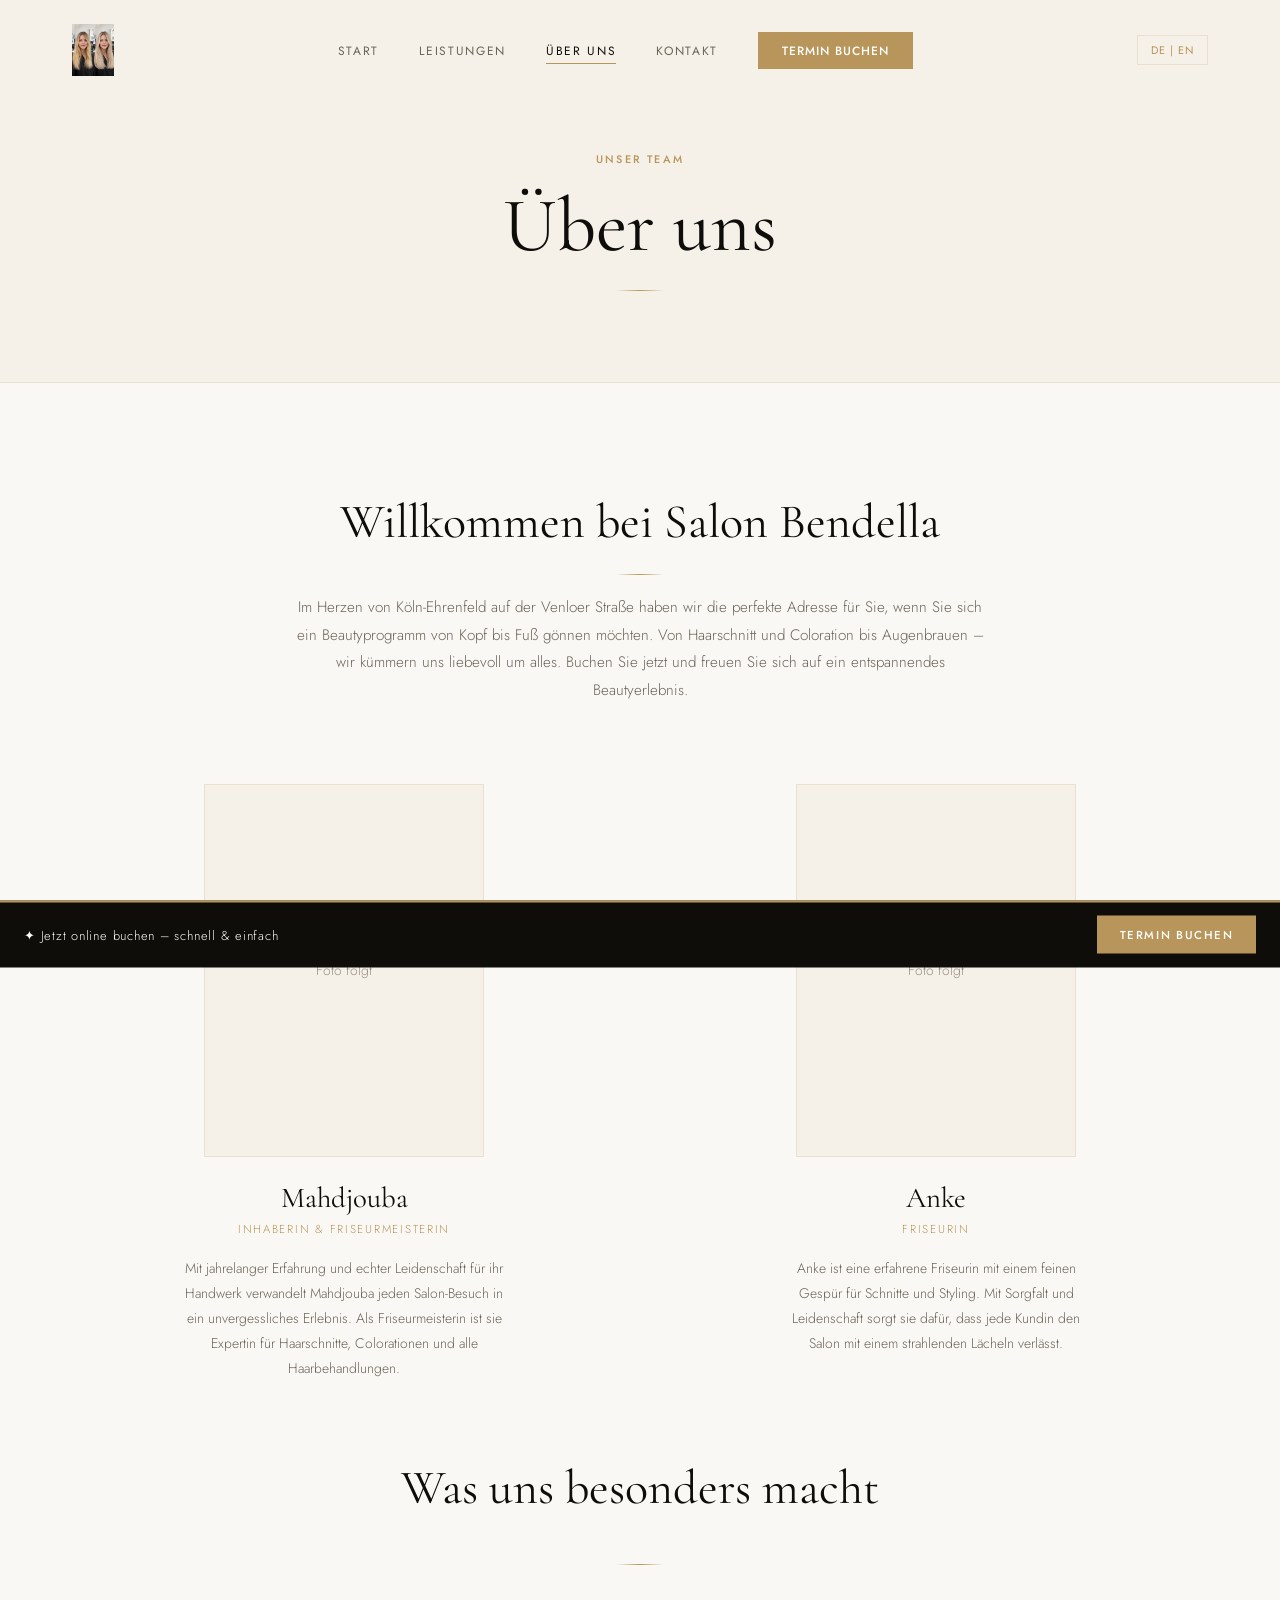
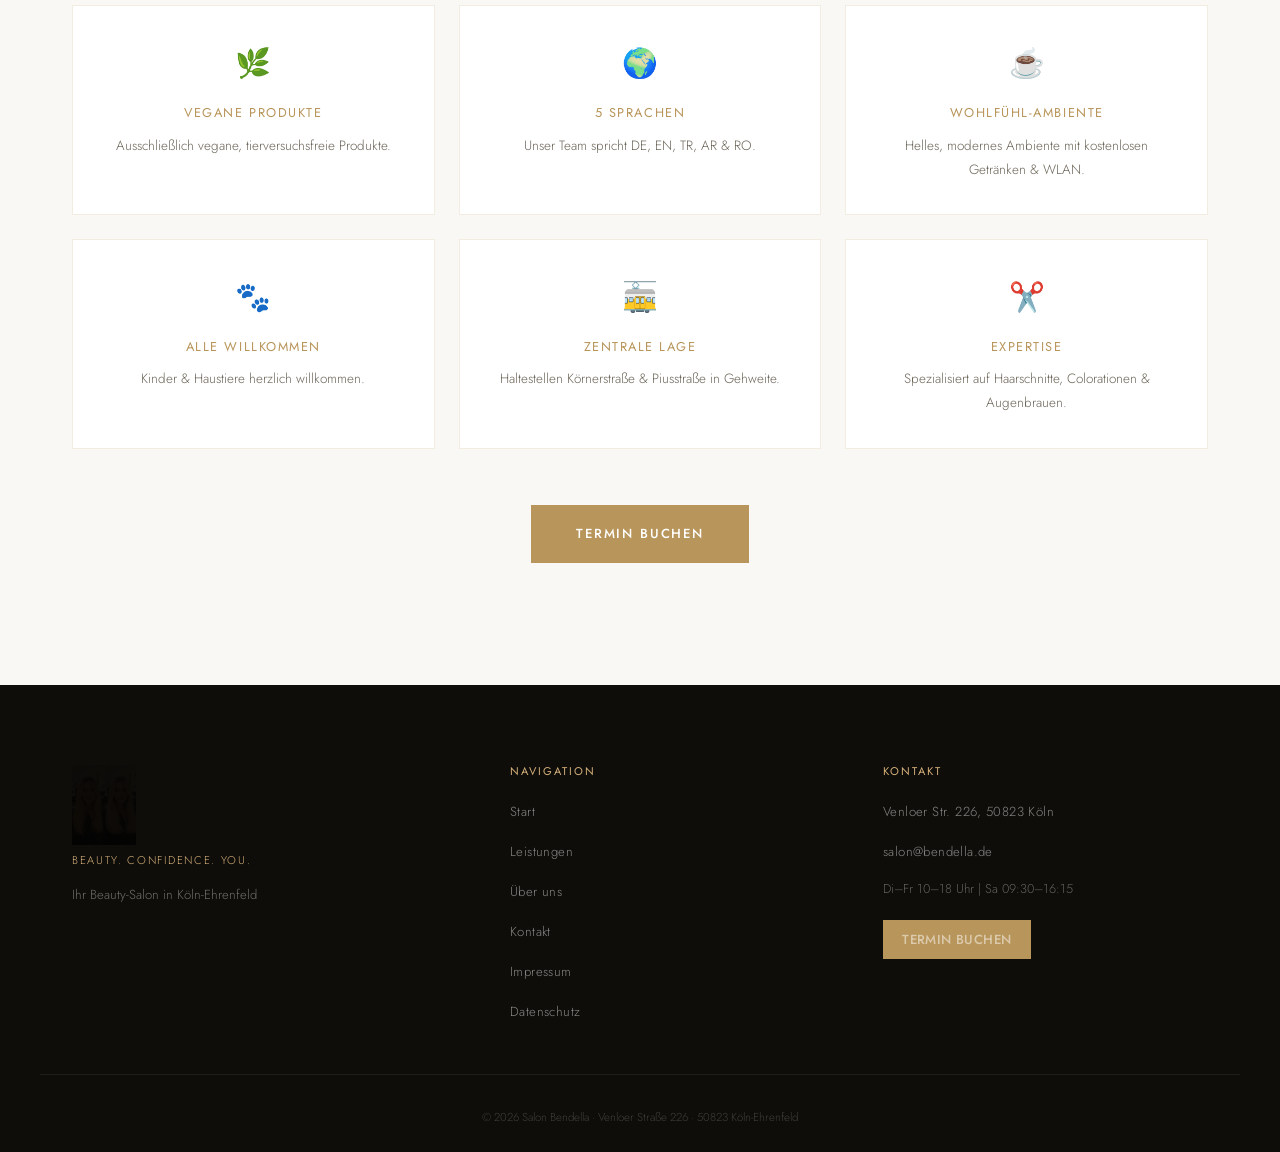
==== commit df35e387: "Add files via upload" ====
--- a/about.html
+++ b/about.html
@@ -7,15 +7,14 @@
   <link rel="preconnect" href="https://fonts.gstatic.com" crossorigin />
   <link href="https://fonts.googleapis.com/css2?family=Cormorant+Garamond:ital,wght@0,300;0,400;0,600;1,300;1,400&family=Jost:wght@300;400;500&display=swap" rel="stylesheet" />
   <link rel="stylesheet" href="css/style.css" />
-  <link rel="stylesheet" href="css/animations.css" />
-  <title>Über uns – Team & Werte | Salon Bendella Köln</title>
-  <meta name="description" content="Das Team von Salon Bendella in Köln-Ehrenfeld: Friseurmeisterin Mahdjouba & Anke. Vegane Produkte, 5 Sprachen, modernes Ambiente." />
+  <title>Über uns | Salon Bendella Köln</title>
+  <meta name="description" content="Das Team von Salon Bendella: Inhaberin Mahdjouba &amp; Anke. Vegane Produkte, 5 Sprachen, modernes Ambiente in Köln-Ehrenfeld." />
 </head>
 <body>
   <nav id="navbar">
     <div class="nav-inner">
       <a href="index.html" class="nav-logo">
-        <img src="images/logo.jpg" alt="Salon Bendella Logo" class="nav-logo-img" style="height:48px;width:auto;object-fit:contain;border-radius:0;" />
+        <img src="images/logo.jpg" alt="Salon Bendella Logo" class="nav-logo-img" />
       </a>
       <ul class="nav-links" id="navLinks">
         <li><a href="index.html"    data-de="Start"      data-en="Home">Start</a></li>
@@ -29,86 +28,61 @@
         <button class="hamburger" id="hamburger" aria-label="Menü"><span></span><span></span><span></span></button>
       </div>
     </div>
-  </nav>
-  <!-- Sticky Booking Bar -->
-  <div class="sticky-booking" id="stickyBar">
-    <span class="sticky-booking-text" data-de="✦ Jetzt online buchen – schnell & einfach" data-en="✦ Book online now – quick & easy">✦ Jetzt online buchen – schnell & einfach</span>
+  </nav>  <div class="sticky-booking" id="stickyBar">
+    <span class="sticky-booking-text" data-de="✦ Jetzt online buchen – schnell &amp; einfach" data-en="✦ Book online now – quick &amp; easy">✦ Jetzt online buchen – schnell &amp; einfach</span>
     <a href="https://www.treatwell.de/ort/salon-bendella/" target="_blank" class="btn btn-primary" data-de="Termin buchen" data-en="Book Now">Termin buchen</a>
   </div>
-
-  <header class="page-hero">
-    <div class="page-hero-content">
-      <span class="section-tag" data-de="Unser Team" data-en="Our Team">Unser Team</span>
-      <h1 data-de="Über uns" data-en="About Us">Über uns</h1>
+  <header class="page-hero"><div class="page-hero-content"><span class="section-tag">Unser Team</span><h1 data-de="Über uns" data-en="About Us">Über uns</h1><div class="gold-line"></div></div></header>
+  <section class="section about-full"><div class="container">
+    <div class="about-intro reveal">
+      <h2 data-de="Willkommen bei Salon Bendella" data-en="Welcome to Salon Bendella">Willkommen bei Salon Bendella</h2>
       <div class="gold-line"></div>
+      <p data-de="Im Herzen von Köln-Ehrenfeld auf der Venloer Straße haben wir die perfekte Adresse für Sie, wenn Sie sich ein Beautyprogramm von Kopf bis Fuß gönnen möchten. Von Haarschnitt und Coloration bis Augenbrauen – wir kümmern uns liebevoll um alles. Buchen Sie jetzt und freuen Sie sich auf ein entspannendes Beautyerlebnis." data-en="In the heart of Cologne-Ehrenfeld on Venloer Straße, we have the perfect address for you. From haircuts and colour to brows – we take care of everything. Book now and look forward to a relaxing beauty experience.">Im Herzen von Köln-Ehrenfeld auf der Venloer Straße haben wir die perfekte Adresse für Sie, wenn Sie sich ein Beautyprogramm von Kopf bis Fuß gönnen möchten. Von Haarschnitt und Coloration bis Augenbrauen – wir kümmern uns liebevoll um alles. Buchen Sie jetzt und freuen Sie sich auf ein entspannendes Beautyerlebnis.</p>
     </div>
-  </header>
-
-  <section class="section about-full">
-    <div class="container">
-
-      <div class="about-intro reveal">
-        <h2 data-de="Willkommen bei Salon Bendella" data-en="Welcome to Salon Bendella">Willkommen bei Salon Bendella</h2>
-        <div class="gold-line"></div>
-        <p data-de="In Köln-Ehrenfeld haben wir die perfekte Adresse für Sie, wenn Sie sich einmal ein Beautyprogramm von Kopf bis Fuß gönnen möchten. Im Salon Bendella erwarten Sie wundervolle Treatments – von Ansatzfarbe und Haarschnitt bis hin zu Waxing. Buchen Sie jetzt Ihren Termin und freuen Sie sich auf ein entspannendes Beautyerlebnis." data-en="In Cologne-Ehrenfeld, we have the perfect address for you when you want to treat yourself to a head-to-toe beauty experience. At Salon Bendella, wonderful treatments await you – from root colour and haircuts to waxing. Book your appointment now and look forward to a relaxing beauty experience.">In Köln-Ehrenfeld haben wir die perfekte Adresse für Sie, wenn Sie sich einmal ein Beautyprogramm von Kopf bis Fuß gönnen möchten. Im Salon Bendella erwarten Sie wundervolle Treatments – von Ansatzfarbe und Haarschnitt bis hin zu Waxing. Buchen Sie jetzt Ihren Termin und freuen Sie sich auf ein entspannendes Beautyerlebnis.</p>
+    <div class="team-grid reveal">
+      <div class="team-card">
+        <div class="team-photo-placeholder"><p data-de="Foto folgt" data-en="Photo coming soon">Foto folgt</p></div>
+        <h3>Mahdjouba</h3>
+        <span class="team-role" data-de="Inhaberin &amp; Friseurmeisterin" data-en="Owner &amp; Master Hairdresser">Inhaberin &amp; Friseurmeisterin</span>
+        <p data-de="Mit jahrelanger Erfahrung und echter Leidenschaft für ihr Handwerk verwandelt Mahdjouba jeden Salon-Besuch in ein unvergessliches Erlebnis. Als Friseurmeisterin ist sie Expertin für Haarschnitte, Colorationen und alle Haarbehandlungen." data-en="With years of experience and genuine passion, Mahdjouba turns every salon visit into an unforgettable experience. She is an expert in cuts, colour and all hair treatments.">Mit jahrelanger Erfahrung und echter Leidenschaft für ihr Handwerk verwandelt Mahdjouba jeden Salon-Besuch in ein unvergessliches Erlebnis. Als Friseurmeisterin ist sie Expertin für Haarschnitte, Colorationen und alle Haarbehandlungen.</p>
       </div>
-
-      <!-- Team -->
-      <div class="team-grid reveal">
-        <div class="team-card">
-          <div class="team-photo-frame">
-            <div class="team-photo-placeholder"><p data-de="Foto folgt" data-en="Photo coming soon">Foto folgt</p></div>
-          </div>
-          <h3>Mahdjouba</h3>
-          <span class="team-role" data-de="Inhaberin & Friseurmeisterin" data-en="Owner & Master Hairdresser">Inhaberin & Friseurmeisterin</span>
-          <p data-de="Mit jahrelanger Erfahrung und echter Leidenschaft für ihr Handwerk verwandelt Mahdjouba jeden Salon-Besuch in ein unvergessliches Erlebnis. Als Friseurmeisterin ist sie Expertin für Haarschnitte, Colorationen und alle Haarbehandlungen." data-en="With years of experience and a genuine passion for her craft, Mahdjouba turns every salon visit into an unforgettable experience. As a master hairdresser, she is an expert in cuts, colour and all hair treatments.">Mit jahrelanger Erfahrung und echter Leidenschaft für ihr Handwerk verwandelt Mahdjouba jeden Salon-Besuch in ein unvergessliches Erlebnis. Als Friseurmeisterin ist sie Expertin für Haarschnitte, Colorationen und alle Haarbehandlungen.</p>
-        </div>
-        <div class="team-card">
-          <div class="team-photo-frame">
-            <div class="team-photo-placeholder"><p data-de="Foto folgt" data-en="Photo coming soon">Foto folgt</p></div>
-          </div>
-          <h3>Anke</h3>
-          <span class="team-role" data-de="Friseurin" data-en="Hairdresser">Friseurin</span>
-          <p data-de="Anke ist eine erfahrene Friseurin mit einem feinen Gespür für Schnitte und Styling. Mit Sorgfalt und Leidenschaft sorgt sie dafür, dass jede Kundin den Salon mit einem strahlenden Lächeln verlässt." data-en="Anke is an experienced hairdresser with a fine instinct for cuts and styling. With care and passion, she ensures every client leaves the salon with a radiant smile.">Anke ist eine erfahrene Friseurin mit einem feinen Gespür für Schnitte und Styling. Mit Sorgfalt und Leidenschaft sorgt sie dafür, dass jede Kundin den Salon mit einem strahlenden Lächeln verlässt.</p>
-        </div>
-      </div>
-
-      <!-- Values -->
-      <div class="values-section reveal">
-        <h2 data-de="Was uns besonders macht" data-en="What Makes Us Special">Was uns besonders macht</h2>
-        <div class="gold-line"></div>
-        <div class="values-grid" style="margin-top:2.5rem;">
-          <div class="value-card"><span class="value-icon">🌿</span><h4 data-de="Vegane Produkte" data-en="Vegan Products">Vegane Produkte</h4><p data-de="Ausschließlich vegane, tierversuchsfreie Produkte und Naturkosmetik." data-en="Exclusively vegan, cruelty-free products and natural cosmetics.">Ausschließlich vegane, tierversuchsfreie Produkte und Naturkosmetik.</p></div>
-          <div class="value-card"><span class="value-icon">🌍</span><h4 data-de="5 Sprachen" data-en="5 Languages">5 Sprachen</h4><p data-de="Unser Team spricht Deutsch, Englisch, Türkisch, Arabisch und Rumänisch." data-en="Our team speaks German, English, Turkish, Arabic and Romanian.">Unser Team spricht Deutsch, Englisch, Türkisch, Arabisch und Rumänisch.</p></div>
-          <div class="value-card"><span class="value-icon">☕</span><h4 data-de="Wohlfühl-Ambiente" data-en="Welcoming Atmosphere">Wohlfühl-Ambiente</h4><p data-de="Helles, modernes Ambiente mit kostenlosen Getränken und WLAN." data-en="Bright, modern ambience with free drinks and WiFi.">Helles, modernes Ambiente mit kostenlosen Getränken und WLAN.</p></div>
-          <div class="value-card"><span class="value-icon">🐾</span><h4 data-de="Alle willkommen" data-en="Everyone Welcome">Alle willkommen</h4><p data-de="Kinder und Haustiere sind herzlich willkommen." data-en="Children and pets are warmly welcome.">Kinder und Haustiere sind herzlich willkommen.</p></div>
-          <div class="value-card"><span class="value-icon">🚋</span><h4 data-de="Zentrale Lage" data-en="Central Location">Zentrale Lage</h4><p data-de="Bestens erreichbar: Haltestellen Körnerstraße & Piusstraße in Gehweite." data-en="Easily accessible: stops Körnerstraße & Piusstraße within walking distance.">Bestens erreichbar: Haltestellen Körnerstraße & Piusstraße in Gehweite.</p></div>
-          <div class="value-card"><span class="value-icon">✂️</span><h4 data-de="Expertise" data-en="Expertise">Expertise</h4><p data-de="Spezialisiert auf Haarschnitte, Colorationen, Augenbrauen & Wimpern." data-en="Specialised in haircuts, colour, brows & lashes.">Spezialisiert auf Haarschnitte, Colorationen, Augenbrauen & Wimpern.</p></div>
-        </div>
-      </div>
-
-      <div class="section-cta reveal">
-        <a href="https://www.treatwell.de/ort/salon-bendella/" target="_blank" class="btn btn-primary btn-large" data-de="Termin buchen" data-en="Book Now">Termin buchen</a>
+      <div class="team-card">
+        <div class="team-photo-placeholder"><p data-de="Foto folgt" data-en="Photo coming soon">Foto folgt</p></div>
+        <h3>Anke</h3>
+        <span class="team-role" data-de="Friseurin" data-en="Hairdresser">Friseurin</span>
+        <p data-de="Anke ist eine erfahrene Friseurin mit einem feinen Gespür für Schnitte und Styling. Mit Sorgfalt und Leidenschaft sorgt sie dafür, dass jede Kundin den Salon mit einem strahlenden Lächeln verlässt." data-en="Anke is an experienced hairdresser with a fine instinct for cuts and styling. With care and passion, she ensures every client leaves with a radiant smile.">Anke ist eine erfahrene Friseurin mit einem feinen Gespür für Schnitte und Styling. Mit Sorgfalt und Leidenschaft sorgt sie dafür, dass jede Kundin den Salon mit einem strahlenden Lächeln verlässt.</p>
       </div>
     </div>
-  </section>
-
+    <div class="values-section reveal">
+      <h2 data-de="Was uns besonders macht" data-en="What Makes Us Special">Was uns besonders macht</h2>
+      <div class="gold-line"></div>
+      <div class="values-grid" style="margin-top:2.5rem;">
+        <div class="value-card"><span class="value-icon">🌿</span><h4 data-de="Vegane Produkte" data-en="Vegan Products">Vegane Produkte</h4><p data-de="Ausschließlich vegane, tierversuchsfreie Produkte." data-en="Exclusively vegan, cruelty-free products.">Ausschließlich vegane, tierversuchsfreie Produkte.</p></div>
+        <div class="value-card"><span class="value-icon">🌍</span><h4 data-de="5 Sprachen" data-en="5 Languages">5 Sprachen</h4><p data-de="Unser Team spricht DE, EN, TR, AR &amp; RO." data-en="Our team speaks DE, EN, TR, AR &amp; RO.">Unser Team spricht DE, EN, TR, AR &amp; RO.</p></div>
+        <div class="value-card"><span class="value-icon">☕</span><h4 data-de="Wohlfühl-Ambiente" data-en="Welcoming Atmosphere">Wohlfühl-Ambiente</h4><p data-de="Helles, modernes Ambiente mit kostenlosen Getränken &amp; WLAN." data-en="Bright, modern ambience with free drinks &amp; WiFi.">Helles, modernes Ambiente mit kostenlosen Getränken &amp; WLAN.</p></div>
+        <div class="value-card"><span class="value-icon">🐾</span><h4 data-de="Alle willkommen" data-en="Everyone Welcome">Alle willkommen</h4><p data-de="Kinder &amp; Haustiere herzlich willkommen." data-en="Children &amp; pets warmly welcome.">Kinder &amp; Haustiere herzlich willkommen.</p></div>
+        <div class="value-card"><span class="value-icon">🚋</span><h4 data-de="Zentrale Lage" data-en="Central Location">Zentrale Lage</h4><p data-de="Haltestellen Körnerstraße &amp; Piusstraße in Gehweite." data-en="Stops Körnerstraße &amp; Piusstraße within walking distance.">Haltestellen Körnerstraße &amp; Piusstraße in Gehweite.</p></div>
+        <div class="value-card"><span class="value-icon">✂️</span><h4 data-de="Expertise" data-en="Expertise">Expertise</h4><p data-de="Spezialisiert auf Haarschnitte, Colorationen &amp; Augenbrauen." data-en="Specialised in haircuts, colour &amp; brows.">Spezialisiert auf Haarschnitte, Colorationen &amp; Augenbrauen.</p></div>
+      </div>
+    </div>
+    <div class="section-cta reveal"><a href="https://www.treatwell.de/ort/salon-bendella/" target="_blank" class="btn btn-primary btn-large" data-de="Termin buchen" data-en="Book Now">Termin buchen</a></div>
+  </div></section>
   <footer class="site-footer">
     <div class="footer-inner">
       <div class="footer-brand">
         <img src="images/logo.jpg" alt="Salon Bendella" class="footer-logo" />
-        <p class="footer-tagline">BEAUTY. CONFIDENCE. YOU.</p>
+        <span class="footer-tagline">BEAUTY. CONFIDENCE. YOU.</span>
         <p data-de="Ihr Beauty-Salon in Köln-Ehrenfeld" data-en="Your Beauty Salon in Cologne-Ehrenfeld">Ihr Beauty-Salon in Köln-Ehrenfeld</p>
       </div>
       <div class="footer-col">
         <h4 data-de="Navigation" data-en="Navigation">Navigation</h4>
         <ul>
-          <li><a href="index.html"    data-de="Start"      data-en="Home">Start</a></li>
-          <li><a href="services.html" data-de="Leistungen" data-en="Services">Leistungen</a></li>
-          <li><a href="about.html"    data-de="Über uns"   data-en="About">Über uns</a></li>
-          <li><a href="contact.html"  data-de="Kontakt"    data-en="Contact">Kontakt</a></li>
-          <li><a href="impressum.html"  data-de="Impressum"  data-en="Imprint">Impressum</a></li>
-          <li><a href="datenschutz.html" data-de="Datenschutz" data-en="Privacy">Datenschutz</a></li>
+          <li><a href="index.html"    data-de="Start"        data-en="Home">Start</a></li>
+          <li><a href="services.html" data-de="Leistungen"   data-en="Services">Leistungen</a></li>
+          <li><a href="about.html"    data-de="Über uns"     data-en="About">Über uns</a></li>
+          <li><a href="contact.html"  data-de="Kontakt"      data-en="Contact">Kontakt</a></li>
+          <li><a href="impressum.html"   data-de="Impressum"    data-en="Imprint">Impressum</a></li>
+          <li><a href="datenschutz.html" data-de="Datenschutz"  data-en="Privacy">Datenschutz</a></li>
         </ul>
       </div>
       <div class="footer-col">
@@ -116,14 +90,12 @@
         <ul>
           <li><a href="https://maps.google.com/?q=Venloer+Straße+226,+50823+Köln" target="_blank">Venloer Str. 226, 50823 Köln</a></li>
           <li><a href="mailto:salon@bendella.de">salon@bendella.de</a></li>
-          <li style="color:rgba(255,255,255,0.35);font-size:0.8rem;" data-de="Di–Fr 10:00–18:00 | Sa 09:30–16:15" data-en="Tue–Fri 10:00–18:00 | Sat 09:30–16:15">Di–Fr 10:00–18:00 | Sa 09:30–16:15</li>
+          <li style="color:rgba(255,255,255,0.35);font-size:0.8rem;" data-de="Di–Fr 10–18 Uhr | Sa 09:30–16:15" data-en="Tue–Fri 10–18 | Sat 09:30–16:15">Di–Fr 10–18 Uhr | Sa 09:30–16:15</li>
         </ul>
         <a href="https://www.treatwell.de/ort/salon-bendella/" target="_blank" class="btn btn-primary btn-sm" style="margin-top:1.2rem;display:inline-block;" data-de="Termin buchen" data-en="Book Now">Termin buchen</a>
       </div>
     </div>
     <p class="footer-copy">© 2026 Salon Bendella · Venloer Straße 226 · 50823 Köln-Ehrenfeld</p>
-  </footer>
-  <script src="js/main.js"></script>
+  </footer>  <script src="js/main.js"></script>
 
-</body>
-</html>+</body></html>
--- a/css/style.css
+++ b/css/style.css
@@ -1,428 +1,317 @@
 :root {
-  --black:       #0a0a0a;
-  --dark:        #111111;
-  --dark-mid:    #1c1c1c;
-  --mid:         #2e2e2e;
-  --grey:        #888888;
-  --light-grey:  #cccccc;
-  --off-white:   #f5f2ee;
-  --white:       #ffffff;
-  --gold:        #c9a96e;
-  --gold-light:  #e0c896;
-  --gold-dark:   #a07840;
+  --cream:       #faf8f5;
+  --warm-white:  #f5f0e8;
+  --off-white:   #ede8de;
+  --gold:        #b8955a;
+  --gold-light:  #d4b07a;
+  --gold-dark:   #8a6d3f;
+  --gold-pale:   #f0e6d0;
+  --black:       #0f0d0a;
+  --dark:        #1a1710;
+  --charcoal:    #2d2a22;
+  --mid-grey:    #6b6458;
+  --light-grey:  #9a9288;
+  --border:      rgba(184,149,90,0.18);
+  --border-soft: rgba(184,149,90,0.08);
   --font-serif:  'Cormorant Garamond', Georgia, serif;
   --font-sans:   'Jost', 'Helvetica Neue', Arial, sans-serif;
-  --transition:  all 0.4s cubic-bezier(0.25, 0.46, 0.45, 0.94);
-  --shadow:      0 4px 32px rgba(0,0,0,0.35);
-  --radius:      2px;
-}
-
-*, *::before, *::after { box-sizing: border-box; margin: 0; padding: 0; }
-
+  --transition:  all 0.4s cubic-bezier(0.25,0.46,0.45,0.94);
+  --shadow-sm:   0 2px 16px rgba(184,149,90,0.12);
+  --shadow-md:   0 8px 40px rgba(0,0,0,0.10);
+  --shadow-gold: 0 8px 32px rgba(184,149,90,0.25);
+}
+*, *::before, *::after { box-sizing: border-box; margin:0; padding:0; }
 html { scroll-behavior: smooth; font-size: 16px; }
-
-body {
-  background: var(--black);
-  color: var(--off-white);
-  font-family: var(--font-sans);
-  font-weight: 300;
-  line-height: 1.75;
-  overflow-x: hidden;
-}
-
+body { background: var(--cream); color: var(--charcoal); font-family: var(--font-sans); font-weight: 300; line-height: 1.8; overflow-x: hidden; }
 a { color: inherit; text-decoration: none; }
-img { max-width: 100%; display: block; }
+img { max-width: 100%; display: block; object-fit: cover; }
 address { font-style: normal; }
-
-/* ── TYPOGRAPHY ── */
-h1, h2, h3, h4 {
-  font-family: var(--font-serif);
-  font-weight: 400;
-  line-height: 1.15;
-  color: var(--white);
-}
-h1 { font-size: clamp(2.8rem, 6vw, 5.5rem); }
-h2 { font-size: clamp(2rem, 4vw, 3.2rem); }
-h3 { font-size: clamp(1.3rem, 2.5vw, 1.8rem); }
-h4 { font-size: 1.1rem; }
-p  { color: var(--light-grey); font-size: 0.95rem; }
-
+h1,h2,h3,h4 { font-family: var(--font-serif); font-weight: 400; line-height: 1.15; color: var(--black); }
+h1 { font-size: clamp(2.8rem,6vw,5.5rem); }
+h2 { font-size: clamp(2rem,4vw,3rem); }
+h3 { font-size: clamp(1.2rem,2.5vw,1.7rem); }
+h4 { font-size: 1rem; }
+p  { color: var(--mid-grey); font-size: 0.95rem; }
 .italic { font-style: italic; }
 .container { max-width: 1200px; margin: 0 auto; padding: 0 2rem; }
 .section { padding: 7rem 0; }
 
+/* ── LOGO – weißen Hintergrund entfernen ── */
+.nav-logo-img {
+  mix-blend-mode: multiply;
+  height: 52px !important;
+  width: auto !important;
+  object-fit: contain !important;
+  border-radius: 0 !important;
+}
+.hero-logo {
+  mix-blend-mode: multiply;
+  height: clamp(160px, 28vw, 260px) !important;
+  width: auto !important;
+  max-width: 520px;
+  margin: 0 auto 1.5rem;
+  display: block;
+}
+.footer-logo {
+  mix-blend-mode: multiply;
+  filter: none !important;
+  height: 80px !important;
+  width: auto;
+  opacity: 0.85;
+}
+
 /* ── NAVIGATION ── */
-#navbar {
-  position: fixed; top: 0; left: 0; right: 0; z-index: 1000;
-  transition: var(--transition);
-  padding: 1.5rem 0;
-}
-#navbar.scrolled {
-  background: rgba(10,10,10,0.95);
-  backdrop-filter: blur(20px);
-  -webkit-backdrop-filter: blur(20px);
-  padding: 1rem 0;
-  border-bottom: 1px solid rgba(201,169,110,0.15);
-}
-.nav-inner {
-  max-width: 1200px; margin: 0 auto; padding: 0 2rem;
-  display: flex; align-items: center; justify-content: space-between;
-  gap: 2rem;
-}
-.nav-logo { flex-shrink: 0; }
-.logo-text {
-  font-family: var(--font-serif);
-  font-size: 1.6rem;
-  color: var(--white);
-  letter-spacing: 0.02em;
-}
-.nav-links {
-  display: flex; align-items: center; gap: 2.5rem;
-  list-style: none;
-}
-.nav-links a {
-  font-size: 0.78rem;
-  font-weight: 400;
-  letter-spacing: 0.12em;
-  text-transform: uppercase;
-  color: var(--light-grey);
-  transition: var(--transition);
-  position: relative;
-}
-.nav-links a::after {
-  content: ''; position: absolute; bottom: -4px; left: 0; right: 0;
-  height: 1px; background: var(--gold); transform: scaleX(0);
-  transform-origin: left; transition: transform 0.3s ease;
-}
-.nav-links a:hover, .nav-links a.active { color: var(--white); }
-.nav-links a:hover::after, .nav-links a.active::after { transform: scaleX(1); }
-.nav-cta {
-  background: var(--gold) !important;
-  color: var(--black) !important;
-  padding: 0.6rem 1.4rem !important;
-  font-weight: 500 !important;
-  letter-spacing: 0.08em !important;
-}
-.nav-cta::after { display: none !important; }
-.nav-cta:hover { background: var(--gold-light) !important; }
-.nav-right { display: flex; align-items: center; gap: 1rem; }
-.lang-toggle {
-  background: transparent; border: 1px solid rgba(201,169,110,0.4);
-  color: var(--gold); font-family: var(--font-sans); font-size: 0.7rem;
-  letter-spacing: 0.1em; padding: 0.35rem 0.8rem; cursor: pointer;
-  transition: var(--transition);
-}
-.lang-toggle:hover { background: var(--gold); color: var(--black); }
-.hamburger {
-  display: none; flex-direction: column; justify-content: space-between;
-  width: 24px; height: 16px; background: none; border: none; cursor: pointer; padding: 0;
-}
-.hamburger span {
-  display: block; height: 1px; background: var(--white); transition: var(--transition);
-}
+#navbar { position: fixed; top:0; left:0; right:0; z-index: 1000; padding: 1.5rem 0; transition: var(--transition); }
+#navbar.scrolled { background: rgba(250,248,245,0.97); backdrop-filter: blur(20px); -webkit-backdrop-filter: blur(20px); padding: 0.8rem 0; border-bottom: 1px solid var(--border); box-shadow: var(--shadow-sm); }
+.nav-inner { max-width: 1200px; margin: 0 auto; padding: 0 2rem; display: flex; align-items: center; justify-content: space-between; gap: 2rem; }
+.nav-links { display: flex; align-items: center; gap: 2.5rem; list-style: none; }
+.nav-links a { font-size: 0.75rem; font-weight: 400; letter-spacing: 0.14em; text-transform: uppercase; color: var(--mid-grey); transition: var(--transition); position: relative; }
+.nav-links a::after { content:''; position:absolute; bottom:-4px; left:0; right:0; height:1px; background:var(--gold); transform:scaleX(0); transform-origin:left; transition:transform 0.3s ease; }
+.nav-links a:hover, .nav-links a.active { color: var(--black); }
+.nav-links a:hover::after, .nav-links a.active::after { transform:scaleX(1); }
+.nav-cta { background: var(--gold) !important; color: #fff !important; padding: 0.6rem 1.5rem !important; font-weight: 500 !important; letter-spacing: 0.08em !important; border-radius: 0 !important; }
+.nav-cta::after { display:none !important; }
+.nav-cta:hover { background: var(--gold-dark) !important; color: #fff !important; }
+.nav-right { display:flex; align-items:center; gap:1rem; }
+.lang-toggle { background:transparent; border:1px solid var(--border); color:var(--gold); font-family:var(--font-sans); font-size:0.68rem; letter-spacing:0.1em; padding:0.35rem 0.8rem; cursor:pointer; transition:var(--transition); }
+.lang-toggle:hover { background:var(--gold); color:#fff; border-color:var(--gold); }
+.hamburger { display:none; flex-direction:column; justify-content:space-between; width:24px; height:16px; background:none; border:none; cursor:pointer; padding:0; }
+.hamburger span { display:block; height:1px; background:var(--black); transition:var(--transition); }
 
 /* ── BUTTONS ── */
-.btn {
-  display: inline-block; font-family: var(--font-sans); font-size: 0.78rem;
-  font-weight: 500; letter-spacing: 0.12em; text-transform: uppercase;
-  padding: 0.85rem 2rem; transition: var(--transition); cursor: pointer;
-  border: none; text-align: center;
-}
-.btn-primary { background: var(--gold); color: var(--black); }
-.btn-primary:hover { background: var(--gold-light); transform: translateY(-2px); box-shadow: 0 8px 24px rgba(201,169,110,0.3); }
-.btn-outline { background: transparent; color: var(--white); border: 1px solid rgba(255,255,255,0.4); }
-.btn-outline:hover { border-color: var(--gold); color: var(--gold); }
-.btn-ghost { background: transparent; color: var(--gold); border: 1px solid var(--gold); }
-.btn-ghost:hover { background: var(--gold); color: var(--black); }
-.btn-large { padding: 1.1rem 2.6rem; font-size: 0.85rem; }
-.btn-sm { padding: 0.55rem 1.2rem; font-size: 0.72rem; }
-
-/* ── SECTION HEADER ── */
-.section-tag {
-  display: inline-block; font-size: 0.7rem; font-weight: 500;
-  letter-spacing: 0.2em; text-transform: uppercase; color: var(--gold);
-  margin-bottom: 1rem;
-}
-.section-header { text-align: center; margin-bottom: 4rem; }
-.section-header h2 { margin-bottom: 1rem; }
-.section-header p { max-width: 520px; margin: 0 auto; }
-.section-cta { text-align: center; margin-top: 3rem; }
+.btn { display:inline-block; font-family:var(--font-sans); font-size:0.75rem; font-weight:500; letter-spacing:0.14em; text-transform:uppercase; padding:0.9rem 2.2rem; transition:var(--transition); cursor:pointer; border:none; text-align:center; position:relative; overflow:hidden; }
+.btn-primary { background:var(--gold); color:#fff; }
+.btn-primary:hover { background:var(--gold-dark); transform:translateY(-2px); box-shadow:var(--shadow-gold); }
+.btn-outline { background:transparent; color:var(--black); border:1px solid var(--gold); }
+.btn-outline:hover { background:var(--gold); color:#fff; }
+.btn-ghost { background:transparent; color:var(--gold); border:1px solid var(--border); }
+.btn-ghost:hover { background:var(--gold-pale); border-color:var(--gold); }
+.btn-dark { background:var(--black); color:#fff; }
+.btn-dark:hover { background:var(--charcoal); transform:translateY(-2px); }
+.btn-large { padding:1.1rem 2.8rem; font-size:0.82rem; }
+.btn-sm { padding:0.5rem 1.2rem; font-size:0.7rem; }
+.btn::before { content:''; position:absolute; top:50%; left:50%; width:0; height:0; background:rgba(255,255,255,0.12); border-radius:50%; transform:translate(-50%,-50%); transition:width 0.5s ease, height 0.5s ease; }
+.btn:hover::before { width:220px; height:220px; }
+
+/* ── SECTION HELPERS ── */
+.section-tag { display:inline-block; font-size:0.68rem; font-weight:500; letter-spacing:0.22em; text-transform:uppercase; color:var(--gold); margin-bottom:0.8rem; }
+.section-header { text-align:center; margin-bottom:4rem; }
+.section-header h2 { margin-bottom:1rem; }
+.section-header p { max-width:520px; margin:0 auto; }
+.section-cta { text-align:center; margin-top:3.5rem; }
+.gold-line { width:48px; height:1px; background:linear-gradient(to right, transparent, var(--gold), transparent); margin:1.2rem auto; }
 
 /* ── HERO ── */
-.hero {
-  position: relative; height: 100vh; min-height: 700px;
-  display: flex; align-items: center; justify-content: center;
-  overflow: hidden;
-}
-.hero-bg {
-  position: absolute; inset: 0;
-  background: linear-gradient(135deg, #0a0a0a 0%, #1a1208 40%, #0f0d08 70%, #0a0a0a 100%);
-}
-.hero-overlay {
-  position: absolute; inset: 0;
-  background: radial-gradient(ellipse at 30% 50%, rgba(201,169,110,0.08) 0%, transparent 60%),
-              radial-gradient(ellipse at 80% 20%, rgba(201,169,110,0.04) 0%, transparent 50%);
-}
-.hero-pattern {
-  position: absolute; inset: 0; opacity: 0.03;
-  background-image: repeating-linear-gradient(0deg, transparent, transparent 40px, rgba(201,169,110,0.5) 40px, rgba(201,169,110,0.5) 41px),
-                    repeating-linear-gradient(90deg, transparent, transparent 40px, rgba(201,169,110,0.5) 40px, rgba(201,169,110,0.5) 41px);
-}
-.hero-content {
-  position: relative; z-index: 2; text-align: center;
-  padding: 0 1.5rem; max-width: 900px;
-}
-.hero-eyebrow {
-  font-size: 0.72rem; font-weight: 500; letter-spacing: 0.25em;
-  text-transform: uppercase; color: var(--gold); margin-bottom: 1.5rem;
-}
-.hero-title {
-  font-size: clamp(4rem, 10vw, 9rem); line-height: 0.95;
-  margin-bottom: 1.5rem; display: flex; flex-direction: column;
-  align-items: center;
-}
-.title-line { display: block; }
-.hero-sub {
-  font-size: clamp(1rem, 2vw, 1.3rem); font-family: var(--font-serif);
-  font-style: italic; color: var(--light-grey); margin-bottom: 3rem;
-}
-.hero-actions { display: flex; gap: 1rem; justify-content: center; flex-wrap: wrap; }
-.hero-scroll-indicator {
-  position: absolute; bottom: 2.5rem; left: 50%; transform: translateX(-50%);
-  z-index: 2;
-}
-.hero-scroll-indicator span {
-  display: block; width: 1px; height: 60px;
-  background: linear-gradient(to bottom, transparent, var(--gold));
-  animation: scrollPulse 2s ease-in-out infinite;
-}
-@keyframes scrollPulse {
-  0%, 100% { opacity: 0.3; transform: scaleY(1); }
-  50% { opacity: 1; transform: scaleY(1.2); }
-}
+.hero { position:relative; height:100vh; min-height:700px; display:flex; align-items:center; justify-content:center; overflow:hidden; }
+.hero-bg { position:absolute; inset:0; background:#f7f3ec; }
+.hero-bg-img { position:absolute; inset:0; background-image: url('../images/salon-interior.jpg'); background-size:cover; background-position:center; opacity:0.18; }
+.hero-bg-gradient { position:absolute; inset:0; background: linear-gradient(180deg, rgba(247,243,236,0.50) 0%, rgba(247,243,236,0.25) 40%, rgba(247,243,236,0.65) 85%, rgba(247,243,236,1.00) 100%); }
+.hero-content { position:relative; z-index:2; text-align:center; padding:0 1.5rem; max-width:860px; }
+.hero-tagline { font-size:0.72rem; font-weight:500; letter-spacing:0.28em; text-transform:uppercase; color:var(--gold); margin-bottom:0.8rem; }
+.hero-title { font-size:clamp(2.5rem,6vw,5rem); line-height:1.05; margin-bottom:1rem; color:var(--black); }
+.hero-sub { font-size:clamp(1rem,2vw,1.25rem); font-family:var(--font-serif); font-style:italic; color:var(--mid-grey); margin-bottom:2.5rem; }
+.hero-actions { display:flex; gap:1rem; justify-content:center; flex-wrap:wrap; }
+.hero-scroll { position:absolute; bottom:2.5rem; left:50%; transform:translateX(-50%); z-index:2; }
+.hero-scroll span { display:block; width:1px; height:50px; background:linear-gradient(to bottom, transparent, var(--gold)); animation:scrollPulse 2s ease-in-out infinite; }
+@keyframes scrollPulse { 0%,100%{opacity:0.3;transform:scaleY(1)} 50%{opacity:1;transform:scaleY(1.2)} }
+
+/* ── STICKY BOOKING BAR ── */
+.sticky-booking { position:fixed; bottom:0; left:0; right:0; z-index:999; background:var(--black); color:#fff; padding:0.85rem 1.5rem; display:flex; align-items:center; justify-content:space-between; transform:translateY(100%); transition:transform 0.4s ease; border-top:2px solid var(--gold); }
+.sticky-booking.visible { transform:translateY(0); }
+.sticky-booking-text { font-size:0.8rem; letter-spacing:0.06em; }
+.sticky-booking-text strong { color:var(--gold-light); }
+.sticky-booking .btn { padding:0.55rem 1.4rem; font-size:0.72rem; }
 
 /* ── USP STRIP ── */
-.usp-strip {
-  background: var(--dark-mid);
-  border-top: 1px solid rgba(201,169,110,0.15);
-  border-bottom: 1px solid rgba(201,169,110,0.15);
-  padding: 2.5rem 2rem;
-}
-.usp-grid {
-  max-width: 1200px; margin: 0 auto;
-  display: grid; grid-template-columns: repeat(4, 1fr); gap: 2rem;
-  text-align: center;
-}
-.usp-item { display: flex; flex-direction: column; align-items: center; gap: 0.5rem; }
-.usp-icon { color: var(--gold); font-size: 0.85rem; }
-.usp-item p { font-size: 0.82rem; letter-spacing: 0.04em; color: var(--light-grey); margin: 0; }
-
-/* ── SERVICES PREVIEW ── */
-.services-preview { background: var(--black); }
-.services-grid {
-  display: grid; grid-template-columns: repeat(4, 1fr); gap: 1.5px;
-  background: rgba(201,169,110,0.1);
-  border: 1px solid rgba(201,169,110,0.1);
-}
-.service-card {
-  background: var(--dark); padding: 3rem 2rem;
-  display: flex; flex-direction: column; gap: 1rem;
-  transition: var(--transition); cursor: pointer;
-}
-.service-card:hover { background: var(--dark-mid); transform: translateY(-4px); }
-.service-icon-wrap { width: 56px; height: 56px; color: var(--gold); }
-.service-icon-wrap svg { width: 100%; height: 100%; }
-.service-card h3 { font-size: 1.2rem; color: var(--white); }
-.service-card p { font-size: 0.85rem; color: var(--grey); flex: 1; }
-.service-from { font-size: 0.8rem; letter-spacing: 0.1em; color: var(--gold); font-weight: 500; }
+.usp-strip { background:#fff; border-top:1px solid var(--border); border-bottom:1px solid var(--border); padding:2.5rem 0; }
+.usp-grid { max-width:1200px; margin:0 auto; padding:0 2rem; display:grid; grid-template-columns:repeat(4,1fr); gap:2rem; text-align:center; }
+.usp-item { display:flex; flex-direction:column; align-items:center; gap:0.5rem; }
+.usp-icon { color:var(--gold); font-size:1.3rem; }
+.usp-item p { font-size:0.8rem; letter-spacing:0.02em; color:var(--mid-grey); margin:0; }
+.usp-item:hover { transform:translateY(-3px); transition:transform 0.3s ease; }
+
+/* ── SERVICES ── */
+.services-preview { background:var(--cream); }
+.services-grid { display:grid; grid-template-columns:repeat(4,1fr); gap:1px; background:var(--border); border:1px solid var(--border); }
+.service-card { background:#fff; padding:2.8rem 2rem; display:flex; flex-direction:column; gap:1rem; transition:var(--transition); cursor:pointer; }
+.service-card:hover { background:var(--gold-pale); transform:translateY(-3px); box-shadow:var(--shadow-sm); }
+.service-icon-wrap { width:48px; height:48px; color:var(--gold); }
+.service-icon-wrap svg { width:100%; height:100%; }
+.service-card h3 { font-size:1.15rem; color:var(--black); }
+.service-card p  { font-size:0.83rem; color:var(--light-grey); flex:1; }
+.service-from    { font-size:0.78rem; letter-spacing:0.1em; color:var(--gold); font-weight:500; }
+.service-card:hover .service-icon-wrap { filter:drop-shadow(0 0 6px rgba(184,149,90,0.4)); }
+
+/* ── GALLERY ── */
+.gallery-section { background:#fff; }
+.gallery-grid { display:grid; grid-template-columns:repeat(3,1fr); gap:1.5rem; }
+.gallery-item { position:relative; overflow:hidden; cursor:zoom-in; }
+.gallery-item img { width:100%; aspect-ratio:3/4; object-fit:cover; object-position:top; transition:transform 0.6s ease; }
+.gallery-item:hover img { transform:scale(1.04); }
+.gallery-label { position:absolute; bottom:0; left:0; right:0; background:linear-gradient(to top, rgba(15,13,10,0.75), transparent); padding:1.5rem 1rem 1rem; color:#fff; font-size:0.75rem; letter-spacing:0.1em; text-transform:uppercase; }
 
 /* ── ABOUT TEASER ── */
-.about-teaser { background: var(--dark); }
-.about-split {
-  max-width: 1200px; margin: 0 auto; padding: 0 2rem;
-  display: grid; grid-template-columns: 1fr 1fr; gap: 6rem; align-items: center;
-}
-.about-image-frame { position: relative; }
-.about-placeholder { background: var(--dark-mid); aspect-ratio: 3/4; overflow: hidden; }
-.about-placeholder svg { width: 100%; height: 100%; }
-.about-accent-box {
-  position: absolute; bottom: -2rem; right: -2rem; width: 60%; height: 60%;
-  border: 1px solid rgba(201,169,110,0.25); z-index: -1;
-}
-.about-text { display: flex; flex-direction: column; gap: 1.5rem; }
-.about-text h2 { margin-bottom: 0; }
-.about-features { list-style: none; display: flex; flex-direction: column; gap: 0.6rem; }
-.about-features li { font-size: 0.88rem; color: var(--light-grey); letter-spacing: 0.02em; }
+.about-teaser { background:var(--warm-white); }
+.about-split { max-width:1200px; margin:0 auto; padding:0 2rem; display:grid; grid-template-columns:1fr 1fr; gap:6rem; align-items:center; }
+.about-image-frame { position:relative; }
+.about-image-frame img { width:100%; aspect-ratio:3/4; object-fit:cover; }
+.about-accent-box { position:absolute; bottom:-2rem; right:-2rem; width:55%; height:55%; border:1px solid var(--gold); z-index:-1; opacity:0.5; }
+.about-text { display:flex; flex-direction:column; gap:1.5rem; }
+.about-text h2 { margin-bottom:0; }
+.about-features { list-style:none; display:flex; flex-direction:column; gap:0.6rem; }
+.about-features li { font-size:0.87rem; color:var(--mid-grey); }
+
+/* ── REVIEWS ── */
+.reviews-section { background:var(--cream); }
+.reviews-grid { display:grid; grid-template-columns:repeat(3,1fr); gap:2rem; }
+.review-card { background:#fff; padding:2.2rem; border:1px solid var(--border); display:flex; flex-direction:column; gap:1rem; transition:var(--transition); }
+.review-card:hover { box-shadow:var(--shadow-sm); transform:translateY(-3px); }
+.review-stars { color:var(--gold); letter-spacing:0.1em; font-size:0.9rem; }
+.review-text { font-family:var(--font-serif); font-style:italic; font-size:1.05rem; color:var(--charcoal); flex:1; line-height:1.7; }
+.review-author { font-size:0.75rem; letter-spacing:0.1em; text-transform:uppercase; color:var(--mid-grey); }
+.review-source { font-size:0.7rem; color:var(--gold); letter-spacing:0.05em; }
 
 /* ── BOOKING CTA ── */
-.booking-cta {
-  background: linear-gradient(135deg, #1a1208, #0f0d08);
-  border-top: 1px solid rgba(201,169,110,0.2);
-  border-bottom: 1px solid rgba(201,169,110,0.2);
-}
-.booking-inner { text-align: center; max-width: 600px; margin: 0 auto; display: flex; flex-direction: column; gap: 1.5rem; align-items: center; }
-.booking-inner h2 { margin: 0; }
-
-/* ── INFO SECTION ── */
-.info-section { background: var(--black); }
-.info-grid {
-  display: grid; grid-template-columns: 1fr 1fr 1.2fr; gap: 2rem; align-items: start;
-}
-.info-card {
-  background: var(--dark); padding: 2.5rem;
-  border: 1px solid rgba(201,169,110,0.1);
-}
-.info-card h3 {
-  font-size: 1.1rem; color: var(--gold); font-family: var(--font-sans);
-  font-weight: 500; letter-spacing: 0.1em; text-transform: uppercase;
-  margin-bottom: 1.5rem;
-}
-.hours-list { list-style: none; display: flex; flex-direction: column; gap: 0.6rem; }
-.hours-list li {
-  display: flex; justify-content: space-between; align-items: center;
-  font-size: 0.88rem; color: var(--grey); padding-bottom: 0.6rem;
-  border-bottom: 1px solid rgba(255,255,255,0.05);
-}
-.hours-list li.open span:first-child { color: var(--off-white); }
-.hours-list li.open span:last-child { color: var(--gold); }
-.info-card address p { margin-bottom: 0.6rem; color: var(--light-grey); font-size: 0.9rem; }
-.info-card address a { color: var(--gold); }
-.transit-note { font-size: 0.85rem; color: var(--grey); margin: 1rem 0; }
-.map-card { padding: 0; overflow: hidden; }
+.booking-cta { background:var(--black); background-image: url('../images/salon-interior.jpg'); background-size:cover; background-position:center; position:relative; }
+.booking-cta-overlay { position:absolute; inset:0; background:rgba(15,13,10,0.86); }
+.booking-cta .container { position:relative; z-index:1; }
+.booking-inner { text-align:center; max-width:640px; margin:0 auto; display:flex; flex-direction:column; gap:1.5rem; align-items:center; }
+.booking-inner h2 { color:#fff; }
+.booking-inner p { color:rgba(255,255,255,0.65); }
+
+/* ── INFO ── */
+.info-section { background:#fff; }
+.info-grid { display:grid; grid-template-columns:1fr 1fr 1.3fr; gap:2rem; align-items:start; }
+.info-card { background:var(--cream); padding:2.5rem; border:1px solid var(--border); }
+.info-card h3 { font-size:0.75rem; color:var(--gold); font-family:var(--font-sans); font-weight:500; letter-spacing:0.18em; text-transform:uppercase; margin-bottom:1.5rem; }
+.hours-list { list-style:none; display:flex; flex-direction:column; gap:0.5rem; }
+.hours-list li { display:flex; justify-content:space-between; align-items:center; font-size:0.87rem; color:var(--light-grey); padding-bottom:0.5rem; border-bottom:1px solid var(--border-soft); }
+.hours-list li.open span:first-child { color:var(--charcoal); }
+.hours-list li.open span:last-child  { color:var(--gold); }
+.info-card address p { margin-bottom:0.6rem; color:var(--mid-grey); font-size:0.9rem; }
+.info-card address a { color:var(--gold); }
+.transit-note { font-size:0.83rem; color:var(--light-grey); margin:1rem 0; }
+.map-card { padding:0; overflow:hidden; }
 
 /* ── PAGE HERO ── */
-.page-hero {
-  background: var(--dark); padding: 10rem 2rem 5rem;
-  border-bottom: 1px solid rgba(201,169,110,0.15);
-  text-align: center;
-}
-.page-hero-content { max-width: 600px; margin: 0 auto; }
+.page-hero { background:var(--warm-white); padding:9rem 2rem 4.5rem; border-bottom:1px solid var(--border); text-align:center; }
+.page-hero-content { max-width:600px; margin:0 auto; }
+.page-hero h1 { color:var(--black); }
 
 /* ── SERVICES FULL ── */
-.services-full { background: var(--black); }
-.price-category { margin-bottom: 5rem; }
-.category-header {
-  border-bottom: 1px solid rgba(201,169,110,0.25); margin-bottom: 2.5rem; padding-bottom: 1rem;
-}
-.category-header h2 { font-size: 1.6rem; color: var(--gold); }
-.price-table { display: grid; grid-template-columns: repeat(auto-fill, minmax(280px, 1fr)); gap: 2rem; }
-.price-service-block { background: var(--dark); padding: 2rem; border: 1px solid rgba(255,255,255,0.05); }
-.price-service-block h3 { font-size: 1.05rem; margin-bottom: 1.2rem; font-family: var(--font-sans); font-weight: 400; color: var(--off-white); }
-.price-row {
-  display: grid; grid-template-columns: 1fr 1fr auto;
-  gap: 0.5rem; align-items: center; padding: 0.6rem 0;
-  border-bottom: 1px solid rgba(255,255,255,0.05);
-  font-size: 0.88rem;
-}
-.price-row:last-child { border-bottom: none; }
-.price-row span { color: var(--light-grey); }
-.price-row.single { grid-template-columns: 0 1fr auto; }
-.price-row .dur { color: var(--grey); font-size: 0.8rem; text-align: center; }
-.price-row .price { color: var(--gold); font-weight: 500; text-align: right; white-space: nowrap; }
-.services-book-cta { text-align: center; padding: 4rem 0 0; display: flex; flex-direction: column; align-items: center; gap: 1.5rem; }
-.services-book-cta p { color: var(--grey); font-size: 0.85rem; }
+.services-full { background:var(--cream); }
+.price-category { margin-bottom:5rem; }
+.category-header { border-bottom:1px solid var(--border); margin-bottom:2.5rem; padding-bottom:1rem; }
+.category-header h2 { font-size:1.5rem; color:var(--gold); }
+.price-table { display:grid; grid-template-columns:repeat(auto-fill,minmax(280px,1fr)); gap:1.5rem; }
+.price-service-block { background:#fff; padding:2rem; border:1px solid var(--border); transition:var(--transition); }
+.price-service-block:hover { box-shadow:var(--shadow-sm); }
+.price-service-block h3 { font-size:1rem; margin-bottom:1.2rem; font-family:var(--font-sans); font-weight:400; color:var(--charcoal); }
+.price-row { display:grid; grid-template-columns:1fr 1fr auto; gap:0.5rem; align-items:center; padding:0.55rem 0; border-bottom:1px solid var(--border-soft); font-size:0.87rem; }
+.price-row:last-child { border-bottom:none; }
+.price-row span { color:var(--mid-grey); }
+.price-row.single { grid-template-columns:0 1fr auto; }
+.price-row .dur  { color:var(--light-grey); font-size:0.78rem; text-align:center; }
+.price-row .price { color:var(--gold-dark); font-weight:500; text-align:right; white-space:nowrap; }
+.services-book-cta { text-align:center; padding:4rem 0 0; display:flex; flex-direction:column; align-items:center; gap:1.5rem; }
+.services-book-cta p { color:var(--light-grey); font-size:0.85rem; }
 
 /* ── ABOUT FULL ── */
-.about-full { background: var(--black); }
-.about-intro { max-width: 700px; margin: 0 auto 5rem; text-align: center; }
-.about-intro h2 { margin-bottom: 1.5rem; }
-.team-grid { display: grid; grid-template-columns: 1fr 1fr; gap: 3rem; margin-bottom: 5rem; }
-.team-card { text-align: center; }
-.team-photo-frame { margin-bottom: 1.5rem; }
-.team-photo-placeholder { background: var(--dark); aspect-ratio: 3/4; max-width: 280px; margin: 0 auto; overflow: hidden; }
-.team-photo-placeholder svg { width: 100%; height: 100%; }
-.team-card h3 { font-size: 1.8rem; margin-bottom: 0.3rem; }
-.team-role { font-size: 0.75rem; letter-spacing: 0.15em; text-transform: uppercase; color: var(--gold); display: block; margin-bottom: 1rem; }
-.team-card p { font-size: 0.88rem; max-width: 320px; margin: 0 auto; }
-.values-section { margin-bottom: 3rem; }
-.values-section h2 { text-align: center; margin-bottom: 3rem; }
-.values-grid { display: grid; grid-template-columns: repeat(3, 1fr); gap: 1.5rem; }
-.value-card { background: var(--dark); padding: 2rem; border: 1px solid rgba(255,255,255,0.05); text-align: center; transition: var(--transition); }
-.value-card:hover { border-color: rgba(201,169,110,0.3); transform: translateY(-3px); }
-.value-icon { font-size: 1.8rem; display: block; margin-bottom: 1rem; }
-.value-card h4 { font-family: var(--font-sans); font-size: 0.85rem; letter-spacing: 0.12em; text-transform: uppercase; color: var(--gold); margin-bottom: 0.8rem; }
-.value-card p { font-size: 0.85rem; }
+.about-full { background:var(--cream); }
+.about-intro { max-width:700px; margin:0 auto 5rem; text-align:center; }
+.about-intro h2 { margin-bottom:1.5rem; }
+.team-grid { display:grid; grid-template-columns:1fr 1fr; gap:3rem; margin-bottom:5rem; }
+.team-card { text-align:center; }
+.team-photo-placeholder { background:var(--warm-white); aspect-ratio:3/4; max-width:280px; margin:0 auto 1.5rem; overflow:hidden; display:flex; align-items:center; justify-content:center; border:1px solid var(--border); }
+.team-photo-placeholder p { color:var(--light-grey); font-size:0.82rem; }
+.team-card h3 { font-size:1.8rem; margin-bottom:0.3rem; }
+.team-role { font-size:0.72rem; letter-spacing:0.15em; text-transform:uppercase; color:var(--gold); display:block; margin-bottom:1rem; }
+.team-card p { font-size:0.87rem; max-width:320px; margin:0 auto; }
+.values-section { margin-bottom:3rem; }
+.values-section h2 { text-align:center; margin-bottom:3rem; }
+.values-grid { display:grid; grid-template-columns:repeat(3,1fr); gap:1.5rem; }
+.value-card { background:#fff; padding:2rem; border:1px solid var(--border); text-align:center; transition:var(--transition); }
+.value-card:hover { border-color:var(--gold); transform:translateY(-3px); box-shadow:var(--shadow-sm); }
+.value-icon { font-size:1.8rem; display:block; margin-bottom:1rem; }
+.value-card h4 { font-family:var(--font-sans); font-size:0.8rem; letter-spacing:0.12em; text-transform:uppercase; color:var(--gold); margin-bottom:0.8rem; }
+.value-card p  { font-size:0.84rem; }
 
 /* ── CONTACT ── */
-.contact-section { background: var(--black); }
-.contact-grid { display: grid; grid-template-columns: 1fr 1.5fr; gap: 5rem; }
-.contact-info h2 { margin-bottom: 2.5rem; }
-.contact-block { margin-bottom: 2rem; }
-.contact-label { font-size: 0.7rem; letter-spacing: 0.18em; text-transform: uppercase; color: var(--gold); display: block; margin-bottom: 0.5rem; }
-.contact-block p, .contact-block address { font-size: 0.9rem; color: var(--light-grey); }
-.contact-block a { color: var(--gold); }
-.contact-map { margin-bottom: 2rem; }
-.contact-form-wrap h3 { margin-bottom: 1.5rem; font-size: 1.4rem; }
-.contact-form { display: flex; flex-direction: column; gap: 1.2rem; }
-.form-row { display: grid; grid-template-columns: 1fr 1fr; gap: 1.2rem; }
-.form-group { display: flex; flex-direction: column; gap: 0.4rem; }
-.form-group label { font-size: 0.72rem; letter-spacing: 0.12em; text-transform: uppercase; color: var(--gold); }
-.form-group input, .form-group textarea {
-  background: var(--dark); border: 1px solid rgba(255,255,255,0.1);
-  color: var(--off-white); font-family: var(--font-sans); font-size: 0.9rem;
-  padding: 0.9rem 1rem; outline: none; transition: var(--transition); resize: vertical;
-}
-.form-group input:focus, .form-group textarea:focus { border-color: var(--gold); }
-.form-group input::placeholder, .form-group textarea::placeholder { color: var(--grey); }
-.form-note { font-size: 0.8rem; color: var(--grey); margin-top: 1rem; }
-.form-note a { color: var(--gold); }
+.contact-section { background:var(--cream); }
+.contact-grid { display:grid; grid-template-columns:1fr 1.5fr; gap:5rem; }
+.contact-info h2 { margin-bottom:2.5rem; }
+.contact-block { margin-bottom:2rem; }
+.contact-label { font-size:0.68rem; letter-spacing:0.18em; text-transform:uppercase; color:var(--gold); display:block; margin-bottom:0.5rem; }
+.contact-block p  { font-size:0.9rem; color:var(--mid-grey); }
+.contact-block a  { color:var(--gold); }
+.contact-map { margin-bottom:2rem; }
+.contact-form-wrap h3 { margin-bottom:1.5rem; font-size:1.4rem; }
+.contact-form { display:flex; flex-direction:column; gap:1.2rem; }
+.form-row { display:grid; grid-template-columns:1fr 1fr; gap:1.2rem; }
+.form-group { display:flex; flex-direction:column; gap:0.4rem; }
+.form-group label { font-size:0.7rem; letter-spacing:0.12em; text-transform:uppercase; color:var(--gold); }
+.form-group input, .form-group textarea { background:#fff; border:1px solid var(--border); color:var(--charcoal); font-family:var(--font-sans); font-size:0.9rem; padding:0.9rem 1rem; outline:none; transition:var(--transition); resize:vertical; }
+.form-group input:focus, .form-group textarea:focus { border-color:var(--gold); }
+.form-group input::placeholder, .form-group textarea::placeholder { color:var(--light-grey); }
+.form-note { font-size:0.8rem; color:var(--light-grey); margin-top:1rem; }
+.form-note a { color:var(--gold); }
 
 /* ── FOOTER ── */
-.site-footer {
-  background: var(--dark-mid);
-  border-top: 1px solid rgba(201,169,110,0.15);
-  padding: 4rem 0 1.5rem;
-}
-.footer-inner {
-  max-width: 1200px; margin: 0 auto; padding: 0 2rem 3rem;
-  display: grid; grid-template-columns: 1fr 1fr 1fr; gap: 3rem;
-  border-bottom: 1px solid rgba(255,255,255,0.05);
-}
-.footer-brand .logo-text { font-size: 1.4rem; display: block; margin-bottom: 0.5rem; }
-.footer-brand p { font-size: 0.82rem; color: var(--grey); }
-.footer-links ul { list-style: none; display: flex; flex-direction: column; gap: 0.8rem; }
-.footer-links a { font-size: 0.82rem; color: var(--grey); letter-spacing: 0.05em; transition: var(--transition); }
-.footer-links a:hover { color: var(--gold); }
-.footer-book { display: flex; flex-direction: column; gap: 1rem; align-items: flex-end; }
-.footer-legal { font-size: 0.75rem; color: var(--grey); }
-.footer-legal a { color: var(--grey); margin: 0 0.3rem; }
-.footer-legal a:hover { color: var(--gold); }
-.footer-copy { text-align: center; font-size: 0.75rem; color: var(--mid); padding: 1.5rem 2rem 0; max-width: 1200px; margin: 0 auto; }
+.site-footer { background:var(--black); color:#fff; padding:5rem 0 1.5rem; }
+.footer-inner { max-width:1200px; margin:0 auto; padding:0 2rem 3rem; display:grid; grid-template-columns:1.2fr 1fr 1fr; gap:3rem; border-bottom:1px solid rgba(255,255,255,0.07); }
+.footer-brand p { font-size:0.82rem; color:rgba(255,255,255,0.4); }
+.footer-tagline { font-size:0.7rem; letter-spacing:0.15em; color:var(--gold-light); margin:0.3rem 0 0.8rem; display:block; }
+.footer-col h4 { font-family:var(--font-sans); font-size:0.7rem; letter-spacing:0.18em; text-transform:uppercase; color:var(--gold-light); margin-bottom:1.2rem; }
+.footer-col ul { list-style:none; display:flex; flex-direction:column; gap:0.7rem; }
+.footer-col a { font-size:0.82rem; color:rgba(255,255,255,0.5); letter-spacing:0.03em; transition:var(--transition); }
+.footer-col a:hover { color:var(--gold-light); }
+.footer-copy { text-align:center; font-size:0.72rem; color:rgba(255,255,255,0.2); padding:2rem 2rem 0; max-width:1200px; margin:0 auto; }
 
 /* ── LEGAL ── */
-.legal-section { background: var(--black); }
-.legal-content { max-width: 800px; }
-.legal-content h2 { font-size: 1.4rem; margin: 2rem 0 0.8rem; color: var(--gold); }
-.legal-content h3 { font-size: 1rem; margin: 1.5rem 0 0.5rem; }
-.legal-content p { margin-bottom: 0.8rem; font-size: 0.9rem; }
-.legal-content a { color: var(--gold); }
-.legal-note { background: rgba(201,169,110,0.08); border-left: 3px solid var(--gold); padding: 1rem 1.2rem; margin-top: 2rem; border-radius: 0 2px 2px 0; }
+.legal-section { background:var(--cream); }
+.legal-content { max-width:800px; }
+.legal-content h2 { font-size:1.3rem; margin:2rem 0 0.8rem; color:var(--gold-dark); }
+.legal-content h3 { font-size:1rem; margin:1.5rem 0 0.5rem; color:var(--charcoal); }
+.legal-content p  { margin-bottom:0.8rem; font-size:0.9rem; }
+.legal-content a  { color:var(--gold); }
+.legal-note { background:var(--gold-pale); border-left:3px solid var(--gold); padding:1rem 1.2rem; margin-top:2rem; }
+
+/* ── ANIMATIONS ── */
+.reveal { opacity:0; transform:translateY(28px); transition:opacity 0.7s cubic-bezier(0.25,0.46,0.45,0.94), transform 0.7s cubic-bezier(0.25,0.46,0.45,0.94); }
+.reveal.visible { opacity:1; transform:translateY(0); }
+.reveal:nth-child(2) { transition-delay:0.1s; }
+.reveal:nth-child(3) { transition-delay:0.2s; }
+.reveal:nth-child(4) { transition-delay:0.3s; }
+section[id] { scroll-margin-top:80px; }
+body { animation:fadeIn 0.5s ease; }
+@keyframes fadeIn { from{opacity:0} to{opacity:1} }
 
 /* ── RESPONSIVE ── */
-@media (max-width: 1024px) {
-  .services-grid { grid-template-columns: repeat(2, 1fr); }
-  .usp-grid { grid-template-columns: repeat(2, 1fr); }
-  .info-grid { grid-template-columns: 1fr 1fr; }
-  .map-card { grid-column: 1 / -1; }
-  .about-split { grid-template-columns: 1fr; gap: 3rem; }
-  .about-visual { max-width: 400px; margin: 0 auto; }
-  .values-grid { grid-template-columns: repeat(2, 1fr); }
-}
-@media (max-width: 768px) {
-  .nav-links { display: none; flex-direction: column; position: fixed; top: 0; left: 0; right: 0; bottom: 0; background: rgba(10,10,10,0.97); align-items: center; justify-content: center; gap: 2.5rem; }
-  .nav-links.open { display: flex; }
-  .nav-links a { font-size: 1.2rem; }
-  .hamburger { display: flex; }
-  .hero-title { font-size: clamp(3rem, 15vw, 6rem); }
-  .hero-actions { flex-direction: column; align-items: center; }
-  .services-grid { grid-template-columns: 1fr; }
-  .usp-grid { grid-template-columns: 1fr; }
-  .info-grid { grid-template-columns: 1fr; }
-  .team-grid { grid-template-columns: 1fr; }
-  .values-grid { grid-template-columns: 1fr; }
-  .footer-inner { grid-template-columns: 1fr; gap: 2rem; }
-  .footer-book { align-items: flex-start; }
-  .contact-grid { grid-template-columns: 1fr; gap: 3rem; }
-  .form-row { grid-template-columns: 1fr; }
-  .price-table { grid-template-columns: 1fr; }
-}
+@media (max-width:1024px) {
+  .services-grid { grid-template-columns:repeat(2,1fr); }
+  .usp-grid { grid-template-columns:repeat(2,1fr); }
+  .info-grid { grid-template-columns:1fr 1fr; }
+  .map-card { grid-column:1/-1; }
+  .about-split { grid-template-columns:1fr; gap:3rem; }
+  .values-grid { grid-template-columns:repeat(2,1fr); }
+  .reviews-grid { grid-template-columns:1fr 1fr; }
+  .footer-inner { grid-template-columns:1fr 1fr; }
+}
+@media (max-width:768px) {
+  .nav-links { display:none; flex-direction:column; position:fixed; top:0; left:0; right:0; bottom:0; background:rgba(250,248,245,0.98); align-items:center; justify-content:center; gap:2.5rem; }
+  .nav-links.open { display:flex; }
+  .nav-links a { font-size:1.1rem; color:var(--black); }
+  .hamburger { display:flex; }
+  .hero-logo { height:clamp(120px,35vw,180px) !important; }
+  .services-grid { grid-template-columns:1fr; }
+  .gallery-grid { grid-template-columns:1fr; }
+  .team-grid { grid-template-columns:1fr; }
+  .values-grid { grid-template-columns:1fr; }
+  .reviews-grid { grid-template-columns:1fr; }
+  .footer-inner { grid-template-columns:1fr; gap:2rem; }
+  .contact-grid { grid-template-columns:1fr; gap:3rem; }
+  .form-row { grid-template-columns:1fr; }
+  .price-table { grid-template-columns:1fr; }
+  .sticky-booking { flex-direction:column; gap:0.8rem; text-align:center; }
+  .hero-actions { flex-direction:column; align-items:center; }
+}
